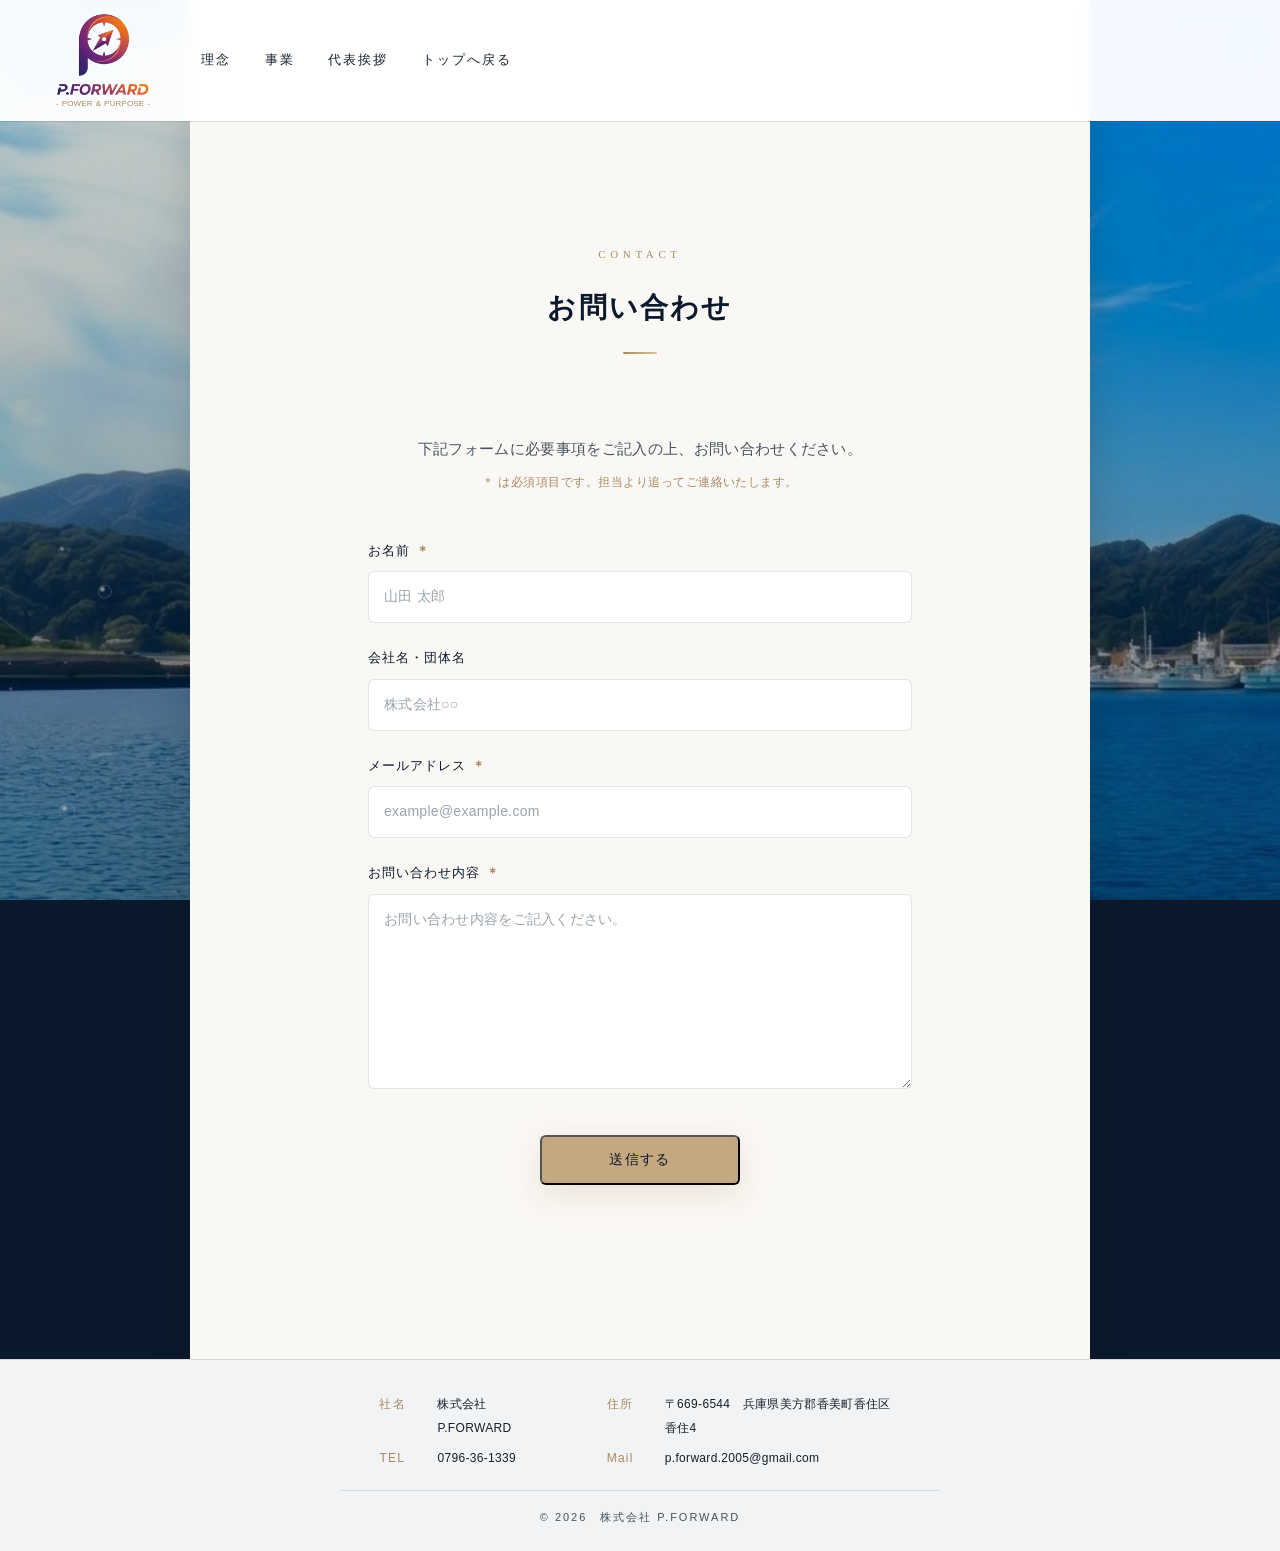
==== contact.html @ 3014ee47 "Add 5th hero image (IMG05) to top and contact pages - Optimize uploaded photo to images/IMG05.jpg (8" ====
<!DOCTYPE html>
<html lang="ja">
<head>
<meta charset="UTF-8" />
<meta name="viewport" content="width=device-width, initial-scale=1.0" />
<title>お問い合わせ｜株式会社 P.FORWARD</title>
<meta name="description" content="株式会社 P.FORWARD へのお問い合わせフォーム。事業のご相談、取材・メディア掲載、採用、協業・出店のご相談など、お気軽にお問い合わせください。" />

<!-- ============ ファビコン ============ -->
<link rel="icon" href="images/favicon.ico" sizes="any" />
<link rel="icon" type="image/png" sizes="32x32" href="images/favicon-32.png" />
<link rel="icon" type="image/png" sizes="512x512" href="images/favicon.png" />
<link rel="apple-touch-icon" href="images/apple-touch-icon.png" />

<!-- ============ SEO ============ -->
<meta name="robots" content="noindex, follow" />
<link rel="canonical" href="https://p.forward.mrck.jp/contact.html" />

<!-- ============ セキュリティ ============ -->
<meta http-equiv="X-Content-Type-Options" content="nosniff" />
<meta name="referrer" content="strict-origin-when-cross-origin" />
<!-- フォーム送信先として Formspree を許可（frame-ancestors でクリックジャッキング防止） -->
<meta http-equiv="Content-Security-Policy"
  content="default-src 'self';
           base-uri 'self';
           object-src 'none';
           frame-ancestors 'none';
           form-action 'self' https://formspree.io;
           style-src 'self' 'unsafe-inline' https://fonts.googleapis.com;
           font-src 'self' https://fonts.gstatic.com;
           img-src 'self' data: blob:;
           script-src 'self';
           connect-src 'self' https://formspree.io;" />
<meta name="format-detection" content="telephone=no" />

<link rel="preconnect" href="https://fonts.googleapis.com" />
<link rel="preconnect" href="https://fonts.gstatic.com" crossorigin />
<link href="https://fonts.googleapis.com/css2?family=Shippori+Mincho:wght@500;600;700&family=Noto+Sans+JP:wght@300;400;500;700&display=swap" rel="stylesheet" />

<link rel="stylesheet" href="css/style.css" />
</head>
<body class="page-form">

<!-- ============ 背景（トップと同じ：写真スライド＋海の泡） ============ -->
<div class="hero__slides" id="slides" aria-hidden="true">
  <div class="hero__slide s1 active"></div>
  <div class="hero__slide s2"></div>
  <div class="hero__slide s3"></div>
  <div class="hero__slide s4"></div>
  <div class="hero__slide s5"></div>
</div>
<canvas class="hero__bubbles" aria-hidden="true"></canvas>

<!-- ============ ヘッダー（簡易：ロゴでトップへ戻る） ============ -->
<header class="site scrolled" id="header">
  <div class="brand">
    <a href="index.html"><img src="images/logo.png" alt="株式会社 P.FORWARD" class="brand-logo" width="339" height="300" decoding="async" /></a>
    <span class="tagline">- POWER &amp; PURPOSE -</span>
  </div>
  <nav id="primaryNav">
    <a href="index.html#creed">理念</a>
    <a href="index.html#direction">事業</a>
    <a href="index.html#message">代表挨拶</a>
    <a href="index.html">トップへ戻る</a>
  </nav>
</header>

<!-- ============ お問い合わせフォーム ============ -->
<main class="content-wrapper">
<section class="section formsec" id="form">
  <div class="wrap">
    <div class="sec-head">
      <span class="en">CONTACT</span>
      <h2 class="ja">お問い合わせ</h2>
    </div>
    <p class="form__lead">
      下記フォームに必要事項をご記入の上、お問い合わせください。<br />
      <span class="form__note">＊ は必須項目です。担当より追ってご連絡いたします。</span>
    </p>

    <form class="cform" id="contactForm" action="https://formspree.io/f/xkoaqreg" method="POST">
      <div class="cform__row">
        <label for="f-name">お名前 <span class="req">＊</span></label>
        <input type="text" id="f-name" name="name" autocomplete="name" required placeholder="山田 太郎" />
      </div>
      <div class="cform__row">
        <label for="f-company">会社名・団体名</label>
        <input type="text" id="f-company" name="company" autocomplete="organization" placeholder="株式会社○○" />
      </div>
      <div class="cform__row">
        <label for="f-email">メールアドレス <span class="req">＊</span></label>
        <input type="email" id="f-email" name="email" autocomplete="email" required placeholder="example@example.com" />
      </div>
      <div class="cform__row">
        <label for="f-message">お問い合わせ内容 <span class="req">＊</span></label>
        <textarea id="f-message" name="message" rows="7" required placeholder="お問い合わせ内容をご記入ください。"></textarea>
      </div>

      <!-- Formspree 設定：件名・スパム対策（honeypot） -->
      <input type="hidden" name="_subject" value="【公式サイト】お問い合わせ" />
      <input type="text" name="_gotcha" tabindex="-1" autocomplete="off" aria-hidden="true" class="cform__gotcha" />

      <div class="cform__submit">
        <button type="submit" class="btn btn--primary" id="formSubmit">送信する</button>
      </div>

      <p class="cform__status" id="formStatus" role="status" aria-live="polite"></p>
    </form>
  </div>
</section>
</main>

<!-- ============ フッター ============ -->
<footer class="site" id="company">
  <div class="wrap">
    <dl class="f-info">
      <div class="row"><dt>社名</dt><dd>株式会社 P.FORWARD</dd></div>
      <div class="row"><dt>住所</dt><dd>〒669-6544　兵庫県美方郡香美町香住区香住4</dd></div>
      <div class="row"><dt>TEL</dt><dd><a href="tel:0796-36-1339">0796-36-1339</a></dd></div>
      <div class="row"><dt>Mail</dt><dd><a href="mailto:p.forward.2005@gmail.com">p.forward.2005@gmail.com</a></dd></div>
    </dl>
  </div>
  <p class="copy">© 2026　株式会社 P.FORWARD</p>
</footer>

<script src="js/contact.js"></script>
</body>
</html>
---- css/style.css ----
@charset "UTF-8";
/* ===================================================================
   株式会社 P.FORWARD  オフィシャルサイト  -  style.css
   配色：濃紺 #0b192c / サッゴールド #c5a880 / 生成り白 #faf8f5
   （ブランド・コンセプト資料 ＋ qraud.com の世界観に準拠）
=================================================================== */

:root{
  --navy:        #0b192c;   /* 基調の濃紺（深い夜の海） */
  --navy-2:      #10233b;
  --ink:         #16202c;   /* テキスト（濃紺寄りの黒） */
  --paper:       #ffffff;   /* 白基調 */
  --paper-soft:  #faf8f5;   /* 生成り白（やわらかな余白色） */
  --gold:        #c5a880;   /* アクセント：サッゴールド（上質・和） */
  --gold-soft:   #d8c39e;
  --gold-deep:   #a9895f;
  --line:        rgba(22,32,44,.12);
  --muted:       #46535f;
  --serif: "Shippori Mincho", "Yu Mincho", "游明朝", serif;
  --sans:  "Noto Sans JP", "Hiragino Kaku Gothic ProN", "Meiryo", sans-serif;
  --maxw: 600px;   /* PCでもスマホ同等の細め中央列 */
}

*{ margin:0; padding:0; box-sizing:border-box; }
html{ scroll-behavior:smooth; }
body{
  font-family:var(--sans);
  color:var(--ink);
  background:transparent;
  line-height:1.9;
  -webkit-font-smoothing:antialiased;
  letter-spacing:.02em;
}
img{ display:block; max-width:100%; }
a{ color:inherit; text-decoration:none; }
b{ font-weight:500; }

/* ============ ヘッダー ============ */
header.site{
  position:fixed; inset:0 0 auto 0; z-index:100;
  display:flex; align-items:center; justify-content:flex-start; gap:clamp(24px,4vw,56px);
  padding:20px clamp(20px,5vw,56px);
  transition:background .5s ease, padding .5s ease, box-shadow .5s ease;
}
.brand{
  display:flex; flex-direction:column; line-height:1; gap:4px;
  --logo-h: clamp(52px, 6.5vw, 84px);
  --logo-w: calc(var(--logo-h) * 1.1307);  /* 2543÷2249 の比率 */
}
.brand a{ display:block; line-height:0; }
.brand-logo{
  height: var(--logo-h);
  width: var(--logo-w);
  display: block;
  object-fit: contain;
}
.brand .tagline{
  font-size:8px; letter-spacing:.02em;
  color:rgba(255,255,255,.65); transition:color .5s ease;
  display:block;
  width: var(--logo-w);
  text-align:justify; text-align-last:justify;
}
header.site.scrolled .brand .tagline{ color:var(--gold-deep); }
header.site nav{ display:flex; gap:clamp(16px,2.6vw,38px); }
header.site nav a{
  font-size:13px; letter-spacing:.16em; color:rgba(255,255,255,.88);
  position:relative; padding:4px 0; transition:color .4s ease;
}
header.site nav a::after{
  content:""; position:absolute; left:0; bottom:-2px; width:0; height:1px;
  background:var(--gold); transition:width .4s ease;
}
header.site nav a:hover::after{ width:100%; }

header.site.scrolled{
  background:rgba(255,255,255,.95);
  backdrop-filter:saturate(140%) blur(8px);
  padding:13px clamp(20px,5vw,56px);
  box-shadow:0 1px 0 var(--line);
}
header.site.scrolled .brand .logo{ color:var(--navy); }
header.site.scrolled .brand .tagline{ color:var(--gold-deep); }
header.site.scrolled nav a{ color:var(--ink); }

/* ハンバーガーボタン（モバイルのみ表示） */
.nav-toggle{
  display:none; position:relative; z-index:130; margin-left:auto;
  width:42px; height:42px; border:0; background:transparent; cursor:pointer;
  padding:0; flex-direction:column; align-items:center; justify-content:center; gap:6px;
}
.nav-toggle span{
  display:block; width:26px; height:2px; background:#fff;
  transition:transform .4s ease, opacity .3s ease, background .4s ease;
}
header.site.scrolled .nav-toggle span{ background:var(--navy); }
/* 開いている時は×印に。ドロワーは濃紺背景なのでバーは白に固定 */
header.site.nav-open .nav-toggle span{ background:#fff; }
header.site.nav-open .nav-toggle span:nth-child(1){ transform:translateY(8px) rotate(45deg); }
header.site.nav-open .nav-toggle span:nth-child(2){ opacity:0; }
header.site.nav-open .nav-toggle span:nth-child(3){ transform:translateY(-8px) rotate(-45deg); }

/* ============ ヒーロー ============ */
.hero{
  position:relative; height:100vh; min-height:600px;
  display:flex; align-items:center; justify-content:center;
  text-align:center; color:#fff;
}
.hero__slides{ position:fixed; inset:0; z-index:-2; }
/* 海の泡（写真の上・文字カードの下） */
.hero__bubbles{ position:absolute; inset:0; z-index:1; pointer-events:none; }
@media (min-width: 1025px) {
  .hero__bubbles{ position:fixed; z-index:-1; }
}
.hero__slide{
  position:absolute; inset:0;
  background-size:cover; background-position:center;
  opacity:0; transform:scale(1.08);
  transition:opacity 2.4s ease-in-out, transform 8s ease-in-out;
}
.hero__slide.active{ opacity:1; transform:scale(1); }

.hero__slide.s1{
  background-image:
    linear-gradient(180deg, rgba(0,0,0,.18) 0%, rgba(0,0,0,.38) 100%),
    url("../images/IMG01.jpg");
}
.hero__slide.s2{
  background-image:
    linear-gradient(180deg, rgba(0,0,0,.18) 0%, rgba(0,0,0,.38) 100%),
    url("../images/IMG02.jpg");
}
.hero__slide.s3{
  background-image:
    linear-gradient(180deg, rgba(0,0,0,.18) 0%, rgba(0,0,0,.38) 100%),
    url("../images/IMG03.jpg");
}
.hero__slide.s4{
  background-image:
    linear-gradient(180deg, rgba(0,0,0,.18) 0%, rgba(0,0,0,.38) 100%),
    url("../images/IMG04.jpg");
}
.hero__slide.s5{
  background-image:
    linear-gradient(180deg, rgba(0,0,0,.18) 0%, rgba(0,0,0,.38) 100%),
    url("../images/IMG05.jpg");
}

.hero__inner{
  position:relative; z-index:2;
  width:clamp(290px,90vw,520px); margin:0 auto;
  padding:clamp(30px,5vw,46px) clamp(24px,5vw,40px);
  border-radius:22px;
  border:1px solid rgba(255,255,255,.5);          /* 枠 */
  background:transparent;                           /* 普通に透過（ぼかしなし） */
  /* 厚みは出さず、淡く柔らかい影でふわっと浮遊させる */
  box-shadow:
    0 18px 40px rgba(0,0,0,.28),
    inset 0 1px 0 rgba(255,255,255,.35);
}
.hero__eyebrow{
  font-family:var(--serif); letter-spacing:.38em; font-size:clamp(11px,1.4vw,14px);
  color:var(--gold-soft); margin-bottom:28px;
  opacity:0; animation:fadeUp 1.2s ease .4s forwards;
}
.hero__title{
  font-family:var(--serif); font-weight:700;
  font-size:clamp(20px,3.7vw,40px); line-height:1.34; letter-spacing:.04em;
  text-shadow:0 2px 30px rgba(0,0,0,.4);
  opacity:0; animation:fadeUp 1.3s ease .7s forwards;
}
.hero__title .accent{ color:var(--gold-soft); }
.hero__sub{
  margin-top:30px; font-weight:300; font-size:clamp(14px,1.8vw,18px);
  letter-spacing:.18em; color:rgba(255,255,255,.92);
  opacity:0; animation:fadeUp 1.3s ease 1.05s forwards;
}
.hero__scroll{
  position:absolute; left:0; right:0; bottom:34px;
  z-index:2; font-size:10px; color:rgba(255,255,255,.7);
  display:flex; flex-direction:column; align-items:center; gap:10px;
  opacity:0; animation:fadeUp 1.2s ease 1.5s forwards;
}
/* 字間（letter-spacing）の末尾余白を相殺して文字を正確に中央へ */
.hero__scroll span{ letter-spacing:.3em; margin-right:-.3em; }
.hero__scroll i{ width:1px; height:46px; background:rgba(255,255,255,.5); animation:scrollLine 2.2s ease-in-out infinite; transform-origin:top; }

@keyframes scrollLine{ 0%{transform:scaleY(0)} 50%{transform:scaleY(1)} 100%{transform:scaleY(0); transform-origin:bottom} }
@keyframes fadeUp{ from{opacity:0; transform:translateY(22px)} to{opacity:1; transform:translateY(0)} }

/* ============ 共通セクション ============ */
.content-wrapper {
  width: 100%;
  max-width: 900px;
  margin: 0 auto;
  background: var(--paper-soft);
  box-shadow: 0 0 40px rgba(0,0,0,0.15);
}
.section{ padding:clamp(72px,11vw,140px) clamp(20px,5vw,40px); }
.wrap{ max-width:var(--maxw); margin:0 auto; }
.sec-head{ text-align:center; margin-bottom:clamp(44px,7vw,80px); }
.sec-head .en{
  display:block; font-family:var(--serif); letter-spacing:.42em;
  color:var(--gold-deep); font-size:11px; margin-bottom:16px;
}
.sec-head .ja{
  font-family:var(--serif); font-weight:600;
  font-size:clamp(20px,2.6vw,28px); letter-spacing:.08em; color:var(--navy);
}
/* 見出し下の金の細いディバイダ（上質感） */
.sec-head .ja::after{
  content:""; display:block; width:34px; height:2px; margin:18px auto 0;
  background:linear-gradient(90deg, var(--gold-deep), var(--gold-soft));
  border-radius:2px;
}
.lead{
  max-width:34em; margin:0 auto; text-align:left;
  font-size:clamp(12.5px,1.5vw,14px); color:var(--muted); font-weight:300; line-height:1.95;
}

/* ── 経営理念：MISSION / VISION の2大ステートメント ── */
.creed{ background:var(--paper-soft); }
.creed__grid{ display:grid; grid-template-columns:1fr 1fr; gap:clamp(24px,4vw,56px); }
.creed__item{ text-align:center; padding:clamp(28px,3vw,40px) clamp(16px,2vw,28px); position:relative; }
.creed__item + .creed__item::before{
  content:""; position:absolute; left:0; top:14%; height:72%; width:1px; background:var(--line);
}
.creed__item .label{ font-family:var(--serif); letter-spacing:.34em; color:var(--gold-deep); font-size:11.5px; }
.creed__item .stmt{
  font-family:var(--serif); font-weight:700; color:var(--navy);
  font-size:clamp(15px,2vw,20px); line-height:1.55; letter-spacing:.03em; margin:16px 0 14px;
}
.creed__item p{ font-size:13px; color:var(--muted); font-weight:300; max-width:30em; margin:0 auto; }
.creed__item p:not(.stmt){ text-align:left; }

/* ── 概要本文（About / 事業背景） ── */
.about__lead{
  font-family:var(--serif); text-align:left; color:var(--navy);
  max-width:34em; margin:0 auto 36px;
  font-size:clamp(15px,2vw,19px); line-height:1.95; letter-spacing:.05em;
}
.about__lead .accent{ color:var(--gold-deep); }
.about__cols{ display:grid; grid-template-columns:1fr 1fr; gap:clamp(20px,4vw,40px); margin-top:clamp(32px,5vw,48px); }
.about__cols h3{ font-family:var(--serif); color:var(--navy); font-size:16px; letter-spacing:.06em; margin-bottom:12px; padding-bottom:10px; border-bottom:1px solid var(--line); }
.about__cols p{ font-size:13px; color:var(--muted); font-weight:300; }
.tags{ display:flex; flex-wrap:wrap; gap:8px; margin-top:16px; }
.tags span{ font-size:11.5px; letter-spacing:.06em; color:var(--navy); border:1px solid var(--line); border-radius:999px; padding:5px 13px; background:#fff; }

/* ── 方向性：事業領域カード ── */
.cards{ display:grid; grid-template-columns:repeat(auto-fit,minmax(230px,1fr)); gap:clamp(16px,2.6vw,24px); }
.card{
  background:var(--paper); border:1px solid var(--line); border-radius:4px;
  padding:clamp(28px,3vw,40px) clamp(22px,2.4vw,32px);
  transition:transform .6s ease, box-shadow .6s ease, border-color .6s ease;
}
.card:hover{ transform:translateY(-8px); box-shadow:0 24px 60px rgba(11,25,44,.10); border-color:var(--gold-soft); }
.card .no{ font-family:var(--serif); color:var(--gold-deep); letter-spacing:.3em; font-size:11.5px; }
.card h3{ font-family:var(--serif); font-weight:700; color:var(--navy); font-size:clamp(15px,1.8vw,18px); letter-spacing:.06em; margin:10px 0 8px; }
.card h3 small{ display:block; font-family:var(--sans); font-weight:400; font-size:10px; letter-spacing:.22em; color:var(--gold-deep); margin-top:7px; }
.card p{ font-size:12.5px; color:var(--muted); font-weight:300; }

/* ── ロードマップ（PHASE） ── */
.roadmap{ background:var(--paper-soft); }
.timeline{ max-width:880px; margin:0 auto; position:relative; }
.timeline::before{ content:""; position:absolute; left:18px; top:8px; bottom:8px; width:1px; background:var(--line); }
.phase{ position:relative; padding:0 0 clamp(36px,5vw,52px) 56px; }
.phase:last-child{ padding-bottom:0; }
.phase .dot{ position:absolute; left:9px; top:4px; width:19px; height:19px; border-radius:50%; background:var(--paper-soft); border:2px solid var(--gold); }
.phase .when{ font-family:var(--serif); color:var(--gold-deep); letter-spacing:.16em; font-size:11.5px; }
.phase h4{ font-family:var(--serif); color:var(--navy); font-size:clamp(15px,1.9vw,19px); letter-spacing:.05em; margin:6px 0 8px; }
.phase .tag-mini{ display:inline-block; font-size:10px; letter-spacing:.18em; color:var(--gold-deep); border:1px solid var(--gold-soft); border-radius:3px; padding:2px 9px; margin-bottom:9px; }
.phase p{ font-size:12.5px; color:var(--muted); font-weight:300; }

/* ── グループ内での役割 ── */
/* 三角形配置：②を中央上、①③を下段左右に。中央に連結線とリングを重ねる */
.group .roles{
  position:relative;
  display:grid; grid-template-columns:repeat(2, minmax(0,1fr));
  gap:clamp(16px,2.4vw,28px);
  max-width:540px; margin:clamp(32px,5vw,48px) auto 0;
}
.group .role.self{
  grid-row:1; grid-column:1 / -1;
  width:calc(50% - clamp(8px,1.2vw,14px));      /* 下段カードと同じ幅で頂点に */
  justify-self:center;
}
.group .role:first-child{ grid-row:2; grid-column:1; }   /* ① 左下 */
.group .role:last-child{ grid-row:2; grid-column:2; }     /* ③ 右下 */
/* カードを横長の長方形に・内容を中央寄せ */
.group .role{
  position:relative; z-index:1;
  aspect-ratio:2.2; display:flex; flex-direction:column; justify-content:center;
  text-align:center; padding:clamp(12px,1.6vw,18px) 12px;
  border:1px solid var(--line); border-radius:4px; background:#fff;
}
.group .role .badge{ font-family:var(--serif); color:var(--gold-deep); letter-spacing:.2em; font-size:10.5px; }
.group .role h4{ font-family:var(--serif); color:var(--navy); font-size:clamp(14px,1.7vw,17px); letter-spacing:.06em; margin:6px 0 7px; }
.group .role p{ font-size:11.5px; color:var(--muted); font-weight:300; line-height:1.7; }
.group .role.self{ background:var(--navy); border-color:var(--navy); }
.group .role.self .badge{ color:var(--gold-soft); }
.group .role.self h4{ color:#fff; }
.group .role.self p{ color:rgba(255,255,255,.78); }

/* ── 想い（フルワイドの帯：白基調） ── */
.philosophy{ background:var(--paper); color:var(--ink); position:relative; overflow:hidden; }
.philosophy::before{
  content:""; position:absolute; inset:0;
  background:radial-gradient(80% 120% at 80% 0%, rgba(197,168,128,.10) 0%, transparent 60%);
}
.philosophy .wrap{ position:relative; z-index:1; }
.philosophy .sec-head .ja{ color:var(--navy); }
.philosophy .sec-head .en{ color:var(--gold-deep); }
.philosophy .body{
  max-width:34em; margin:0 auto; text-align:left;
  font-family:var(--serif); font-weight:500;
  font-size:clamp(14px,1.8vw,17px); line-height:2.05; letter-spacing:.05em;
  color:var(--ink);
}
.philosophy .body em{ font-style:normal; color:var(--gold-deep); }

/* ── 代表メッセージ ── */
.message{ background:var(--paper-soft); }
.message__catch{
  font-family:var(--serif); font-weight:700; color:var(--navy);
  text-align:center; font-size:clamp(17px,2.4vw,24px); line-height:1.6;
  letter-spacing:.04em; margin-bottom:clamp(28px,4vw,40px);
}
.message__body{ max-width:34em; margin:0 auto; }
.message__body p{
  font-size:clamp(13px,1.6vw,15px); color:var(--ink); font-weight:300;
  line-height:2.05; letter-spacing:.04em; margin-bottom:1.1em;
}
.message__body em{ font-style:normal; font-weight:500; color:var(--gold-deep); }
.message__sign{
  max-width:34em; margin:clamp(26px,4vw,36px) auto 0; text-align:right;
  font-size:12px; color:var(--muted); letter-spacing:.12em; line-height:1.9;
}
.message__sign strong{
  display:inline-block; margin-top:4px;
  font-family:var(--serif); font-weight:700; color:var(--navy);
  font-size:clamp(16px,2vw,19px); letter-spacing:.18em;
}

/* ── お問い合わせ（CTA） ── */
.contact{ background:var(--navy); position:relative; overflow:hidden; }
.contact::before{
  content:""; position:absolute; inset:0;
  background:radial-gradient(70% 120% at 50% -10%, rgba(197,168,128,.16) 0%, transparent 60%);
}
.contact .wrap{ position:relative; z-index:1; }
.contact .sec-head .en{ color:var(--gold-soft); }
.contact .sec-head .ja{ color:#fff; }
.contact .sec-head .ja::after{ background:linear-gradient(90deg, var(--gold-soft), var(--gold)); }
.contact__lead{
  max-width:30em; margin:0 auto clamp(30px,5vw,42px); text-align:center;
  font-size:clamp(13px,1.6vw,15px); color:rgba(255,255,255,.82);
  font-weight:300; line-height:1.95;
}
.contact__actions{
  display:flex; flex-wrap:wrap; gap:14px; justify-content:center;
}
.btn{
  display:inline-flex; align-items:center; justify-content:center;
  padding:14px 30px; border-radius:6px; font-size:13.5px;
  letter-spacing:.1em; font-weight:500; transition:transform .3s ease, background .3s ease, color .3s ease, border-color .3s ease, box-shadow .3s ease;
}
.btn--primary{
  background:var(--gold); color:var(--navy);
  box-shadow:0 10px 30px rgba(197,168,128,.28);
}
.btn--primary:hover{ background:var(--gold-soft); transform:translateY(-3px); }
.btn--ghost{ border:1px solid rgba(255,255,255,.45); color:#fff; }
.btn--ghost:hover{ border-color:var(--gold-soft); color:var(--gold-soft); transform:translateY(-3px); }

/* ── お問い合わせフォーム（contact.html） ── */
/* 背景はトップと同じ濃紺ベース＋固定写真スライド。中央の白カラムが上に乗る */
.page-form{ background:var(--navy); }
/* 泡キャンバスを全幅で固定背景化（トップではPCのみ固定だが、このページは常に固定） */
.page-form .hero__bubbles{ position:fixed; inset:0; z-index:-1; }
/* 簡易ヘッダーページなので本文をヘッダー下に送る */
.page-form .content-wrapper{ padding-top:clamp(78px,11vw,104px); min-height:100vh; }
.formsec{ background:var(--paper-soft); }
.form__lead{
  max-width:34em; margin:0 auto clamp(30px,5vw,44px); text-align:center;
  font-size:clamp(13px,1.6vw,15px); color:var(--muted); font-weight:300; line-height:1.95;
}
.form__note{ display:inline-block; margin-top:8px; font-size:12px; color:var(--gold-deep); letter-spacing:.04em; }

.cform{ max-width:34em; margin:0 auto; }
.cform__row{ margin-bottom:clamp(18px,2.6vw,24px); }
.cform__row label{
  display:block; margin-bottom:8px;
  font-size:12.5px; letter-spacing:.08em; color:var(--navy); font-weight:500;
}
.cform__row .req{ color:var(--gold-deep); font-weight:700; margin-left:2px; }
.cform input,
.cform textarea{
  width:100%; font-family:var(--sans); font-size:14px; color:var(--ink);
  background:#fff; border:1px solid var(--line); border-radius:6px;
  padding:13px 15px; line-height:1.7; letter-spacing:.02em;
  transition:border-color .3s ease, box-shadow .3s ease;
  -webkit-appearance:none; appearance:none;
}
.cform input::placeholder,
.cform textarea::placeholder{ color:#9aa4ad; }
.cform input:focus,
.cform textarea:focus{
  outline:none; border-color:var(--gold);
  box-shadow:0 0 0 3px rgba(197,168,128,.18);
}
.cform textarea{ resize:vertical; min-height:140px; }
/* スパム対策のハニーポット（人間には非表示） */
.cform__gotcha{ position:absolute; left:-9999px; width:1px; height:1px; opacity:0; pointer-events:none; }
.cform__submit{ text-align:center; margin-top:clamp(26px,4vw,36px); }
.cform__submit .btn{ min-width:200px; }
.cform__submit .btn:disabled{ opacity:.5; cursor:default; transform:none; }
.cform__status{
  margin-top:18px; text-align:center; font-size:13px; line-height:1.8;
  letter-spacing:.03em; min-height:1.2em;
}
.cform__status.is-success{ color:#1d7a4d; }
.cform__status.is-error{ color:#b5453b; }

/* ============ フッター（ベージュ／生成り白基調） ============ */
footer.site{ 
  background:rgba(255,255,255,.95); 
  backdrop-filter:saturate(140%) blur(8px); 
  color:var(--muted); 
  padding:32px clamp(20px,5vw,40px) 24px; 
  border-top:1px solid var(--line); 
}
footer.site .wrap{ display:flex; justify-content:center; }
/* 会社情報を2段組（2列×2段）で中央に */
footer.site .f-info{
  display:grid; grid-template-columns:repeat(2, auto); justify-content:center;
  column-gap:clamp(28px,5vw,64px); row-gap:6px;
}
footer.site .f-info .row{ display:flex; gap:10px; font-size:12px; font-weight:300; line-height:2.0; }
footer.site .f-info dt{ flex:0 0 4em; color:var(--gold-deep); letter-spacing:.1em; }
footer.site .f-info dd{ color:var(--ink); }
footer.site .f-info a{ color:var(--ink); }
footer.site .f-info a:hover{ color:var(--navy); text-decoration:underline; }
footer.site .copy{
  max-width:var(--maxw); margin:20px auto 0; padding-top:16px;
  border-top:1px solid var(--line);
  text-align:center; font-size:11px; letter-spacing:.18em; color:var(--muted);
}

/* ============ ページトップボタン ============ */
.pagetop{
  position:fixed; right:24px; bottom:28px; z-index:200;
  width:48px; height:48px; border-radius:8px; border:0;
  background:var(--navy); color:#fff; cursor:pointer;
  display:flex; align-items:center; justify-content:center;
  opacity:0; visibility:hidden; transform:translateY(12px);
  transition:opacity .4s ease, transform .4s ease, visibility .4s, background .3s;
  box-shadow:0 4px 18px rgba(0,0,0,.28);
}
.pagetop svg{ width:22px; height:22px; }
.pagetop.show{ opacity:1; visibility:visible; transform:none; }
.pagetop:hover{ background:var(--gold-deep); }

/* ============ スクロール表示アニメ ============ */
.reveal{ opacity:0; transform:translateY(34px); transition:opacity 1s ease, transform 1s ease; }
.reveal.in{ opacity:1; transform:none; }

/* ============ レスポンシブ ============ */
/* タブレット */
@media (max-width:1024px){
  .cards{ grid-template-columns:repeat(2,1fr); }
}
@media (max-width:860px){
  .creed__grid{ grid-template-columns:1fr; gap:8px; }
  .creed__item + .creed__item::before{ display:none; }
  .about__cols{ grid-template-columns:1fr; }
  .group .roles{ grid-template-columns:1fr; gap:clamp(16px,4vw,24px); max-width:420px; }
  .group .role.self,
  .group .role:first-child,
  .group .role:last-child{ grid-row:auto; grid-column:auto; width:auto; justify-self:stretch; }
  .group .role{ aspect-ratio:auto; }   /* モバイルは正方形を解除して高さ自動 */
}

/* モバイル：ハンバーガー＋ドロワーメニュー */
@media (max-width:768px){
  .nav-toggle{ display:flex; }
  .brand .tagline{ display:none; }

  header.site nav{
    position:fixed; inset:0; z-index:120;
    flex-direction:column; align-items:center; justify-content:center;
    gap:clamp(22px,5vh,40px);
    background:rgba(11,25,44,.97);
    backdrop-filter:blur(6px);
    opacity:0; visibility:hidden; transform:translateY(-12px);
    transition:opacity .45s ease, transform .45s ease, visibility .45s;
  }
  header.site.nav-open nav{ opacity:1; visibility:visible; transform:none; }

  /* スクロール後（白ヘッダー）でもドロワー内のリンクは白で表示 */
  header.site nav a,
  header.site.scrolled nav a{ color:#fff; font-size:19px; letter-spacing:.22em; padding:8px 0; }
  header.site nav a::after{ background:var(--gold-soft); height:1px; }

  /* スマホでも事業領域カードは2列を維持 */
  .cards{ grid-template-columns:repeat(2,1fr); }
  .card{ padding:clamp(16px,4vw,24px) clamp(13px,3.4vw,18px); }
}

@media (max-width:480px){
  .hero__title{ font-size:26px; line-height:1.4; }
  .timeline::before{ left:14px; }
  .phase{ padding-left:46px; }
  .phase .dot{ left:5px; }
  /* スマホ：項目ごとに1行（ラベル＋値を続けて表示） */
  footer.site .f-info{ grid-template-columns:1fr; row-gap:8px; justify-content:start; }
  footer.site .f-info .row{ flex-direction:row; gap:8px; }
  footer.site .f-info dt{ flex:0 0 3.5em; }
}

@media (prefers-reduced-motion:reduce){
  *{ animation:none !important; transition:none !important; }
  .hero__slide{ opacity:0; } .hero__slide.active{ opacity:1; }
  .reveal{ opacity:1; transform:none; }
}
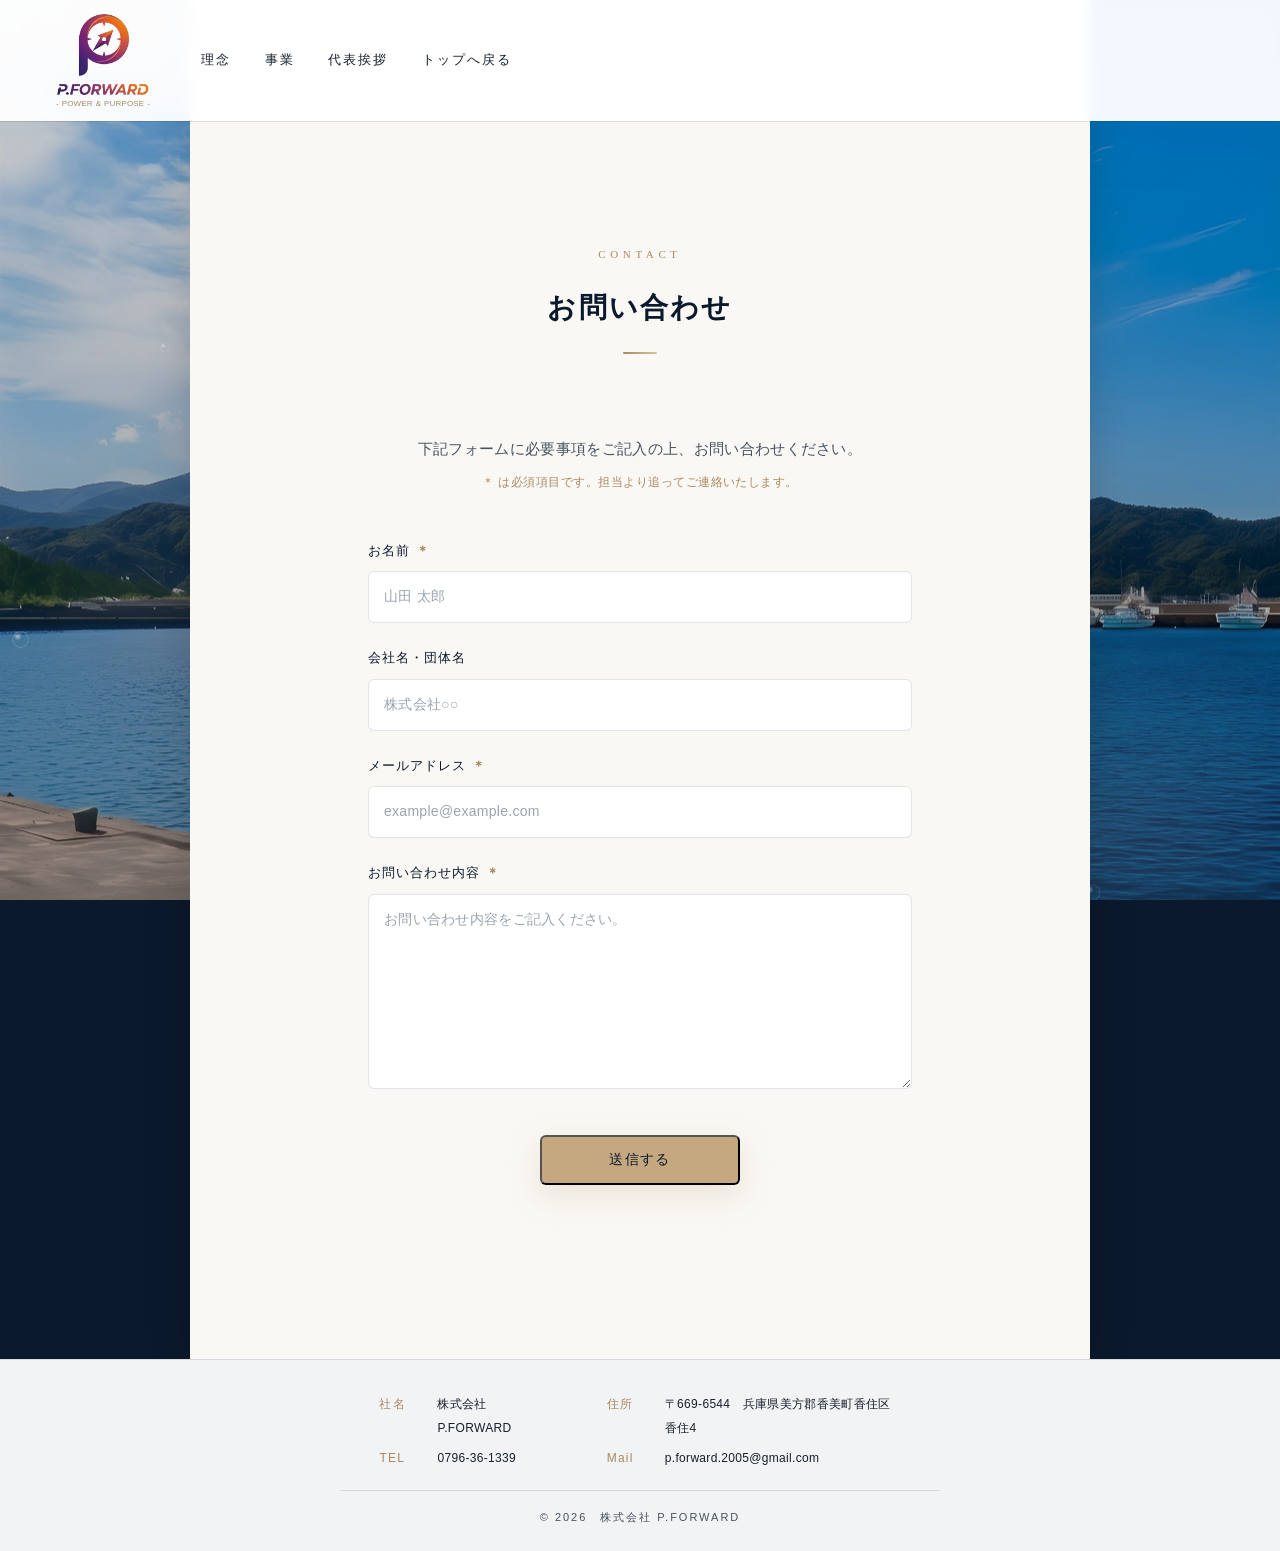
==== commit 98e61a24: "Add subtle animated sea shimmer over hero A masked, lower-biased light overlay (mix-blend screen) ge" ====
--- a/contact.html
+++ b/contact.html
@@ -50,6 +50,7 @@
   <div class="hero__slide s5"></div>
 </div>
 <canvas class="hero__bubbles" aria-hidden="true"></canvas>
+<div class="hero__water" aria-hidden="true"></div>
 
 <!-- ============ ヘッダー（簡易：ロゴでトップへ戻る） ============ -->
 <header class="site scrolled" id="header">
--- a/css/style.css
+++ b/css/style.css
@@ -144,6 +144,39 @@
   background-image:
     linear-gradient(180deg, rgba(0,0,0,.18) 0%, rgba(0,0,0,.38) 100%),
     url("../images/IMG05.jpg");
+  /* 全画面いっぱい（cover）。表示位置を下寄りにして島・船・海を中心に、上の空をカット */
+  background-position: center 60%;
+}
+
+/* 海面のゆらめき（擬似シマー）：下半分だけに淡い光のムラをゆっくり漂わせる。
+   画像の海面高さはバラバラなので、幾何学的な歪みではなく“光の濃淡”で水面感を出す。 */
+.hero__water{
+  position:fixed; inset:0; z-index:-1; pointer-events:none;
+  mix-blend-mode:screen;
+  /* 上（空・山）には効かせず、下（海）に向かって徐々に効かせる */
+  -webkit-mask-image:linear-gradient(to bottom, transparent 40%, rgba(0,0,0,.5) 60%, #000 100%);
+          mask-image:linear-gradient(to bottom, transparent 40%, rgba(0,0,0,.5) 60%, #000 100%);
+}
+.hero__water::before,
+.hero__water::after{
+  content:""; position:absolute; inset:-15%;
+  background-repeat:no-repeat;
+  background-image:
+    radial-gradient(60% 40% at 30% 72%, rgba(255,255,255,.13), transparent 60%),
+    radial-gradient(50% 34% at 76% 82%, rgba(255,255,255,.10), transparent 60%);
+  will-change:transform, opacity;
+  animation:waterSway 13s ease-in-out infinite alternate;
+}
+.hero__water::after{
+  background-image:
+    radial-gradient(55% 36% at 62% 76%, rgba(255,255,255,.10), transparent 60%),
+    radial-gradient(46% 30% at 18% 86%, rgba(255,255,255,.08), transparent 60%);
+  animation-duration:19s; animation-delay:-6s;
+}
+@keyframes waterSway{
+  0%   { transform:translate3d(-2%, 0,   0) scaleY(1);    opacity:.65; }
+  50%  { transform:translate3d( 2%, .6%, 0) scaleY(1.05); opacity:1;   }
+  100% { transform:translate3d(-1%,-.4%, 0) scaleY(.97);  opacity:.55; }
 }
 
 .hero__inner{
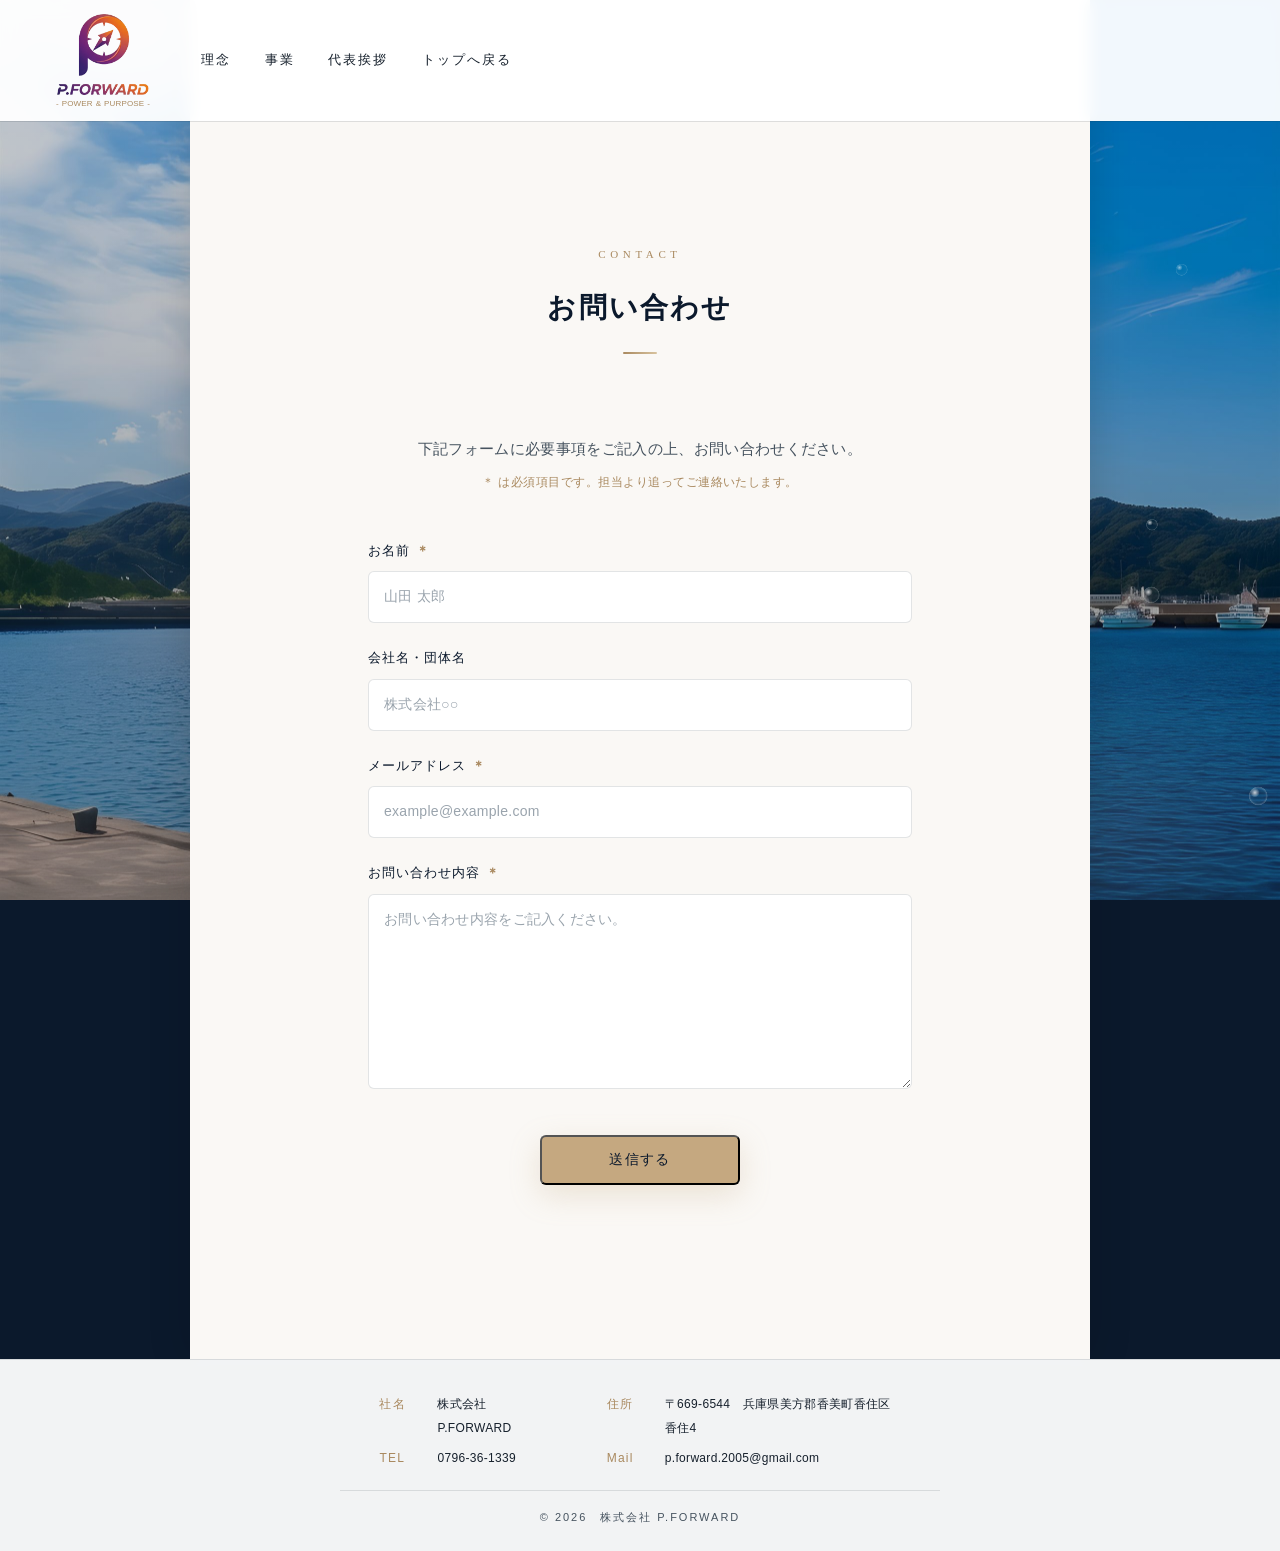
==== commit 19b1d7c6: "Remove IMG02 hero slide (duplicate scene of IMG05) Drop the 2nd slide and its image; hero now rotate" ====
--- a/contact.html
+++ b/contact.html
@@ -44,7 +44,6 @@
 <!-- ============ 背景（トップと同じ：写真スライド＋海の泡） ============ -->
 <div class="hero__slides" id="slides" aria-hidden="true">
   <div class="hero__slide s1 active"></div>
-  <div class="hero__slide s2"></div>
   <div class="hero__slide s3"></div>
   <div class="hero__slide s4"></div>
   <div class="hero__slide s5"></div>
--- a/css/style.css
+++ b/css/style.css
@@ -125,11 +125,6 @@
     linear-gradient(180deg, rgba(0,0,0,.18) 0%, rgba(0,0,0,.38) 100%),
     url("../images/IMG01.jpg");
 }
-.hero__slide.s2{
-  background-image:
-    linear-gradient(180deg, rgba(0,0,0,.18) 0%, rgba(0,0,0,.38) 100%),
-    url("../images/IMG02.jpg");
-}
 .hero__slide.s3{
   background-image:
     linear-gradient(180deg, rgba(0,0,0,.18) 0%, rgba(0,0,0,.38) 100%),
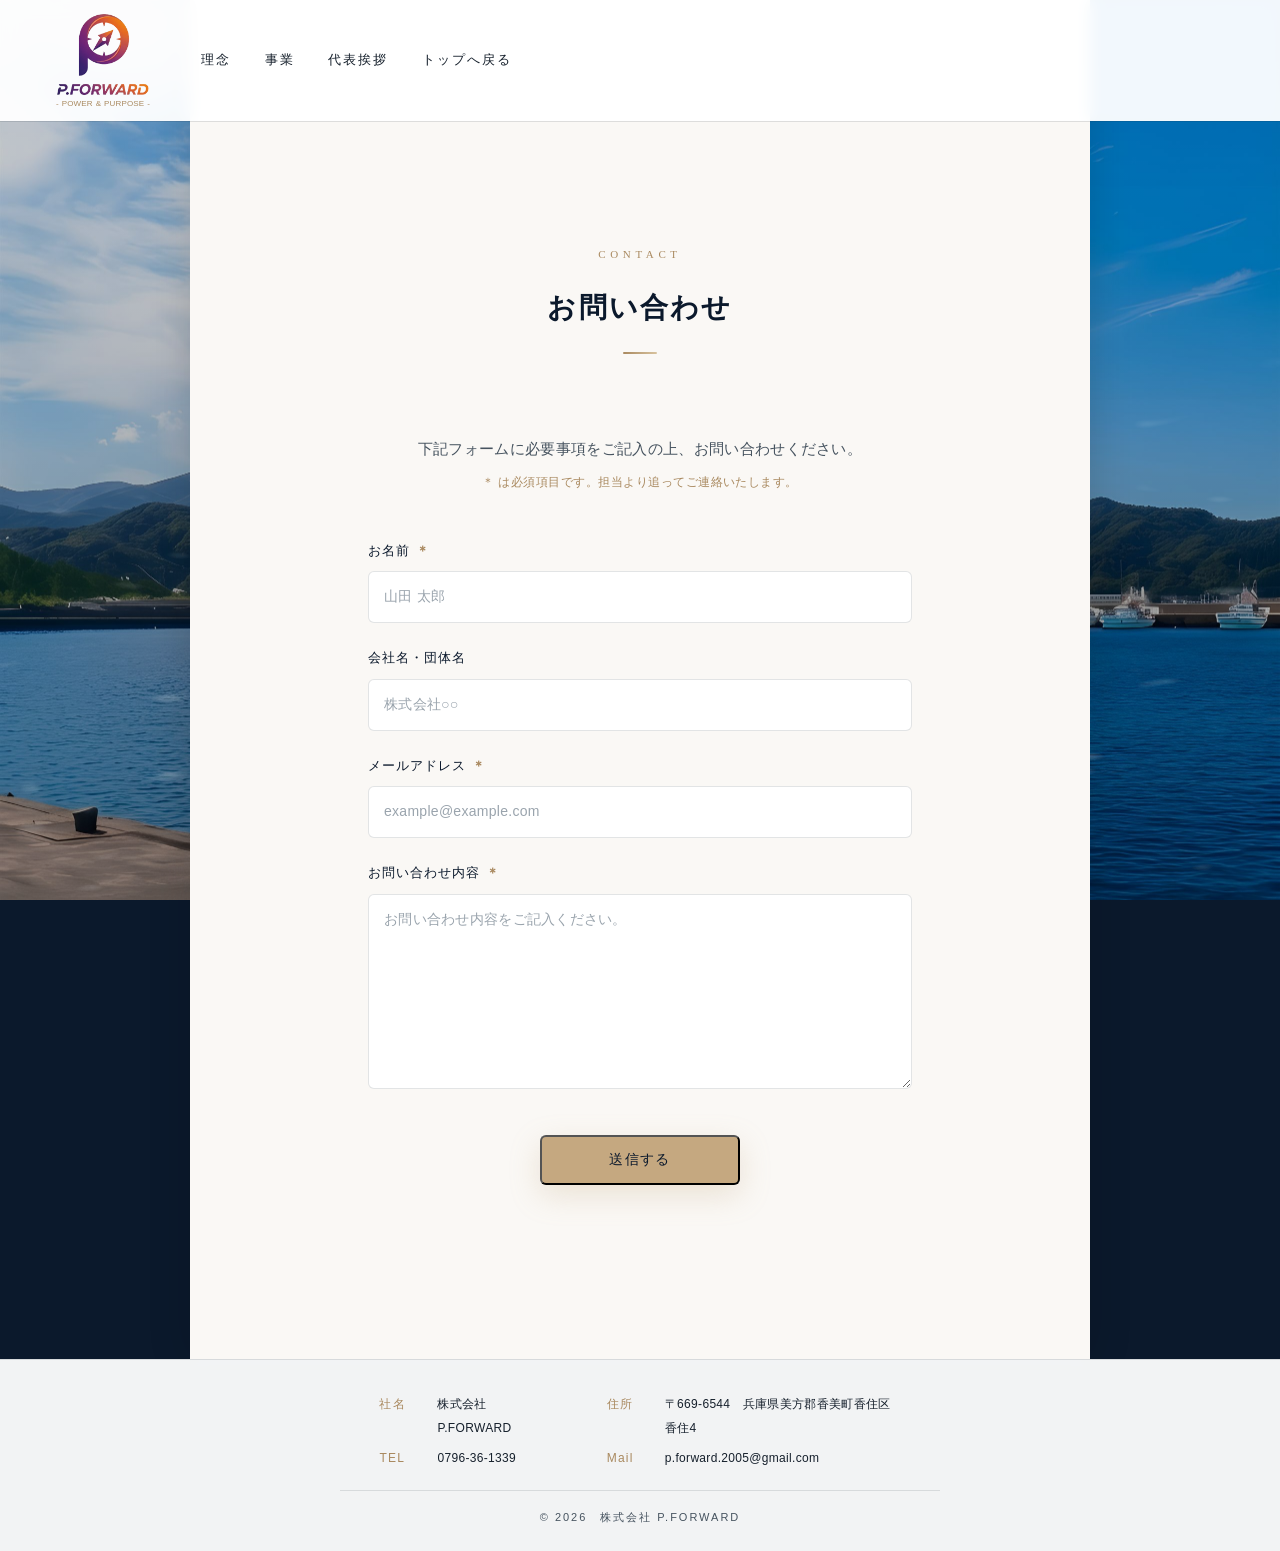
==== commit 0493fd0f: "Replace shimmer with organic SVG turbulence (water-like) Drop the artificial diagonal streaks. Use a" ====
--- a/contact.html
+++ b/contact.html
@@ -49,7 +49,18 @@
   <div class="hero__slide s5"></div>
 </div>
 <canvas class="hero__bubbles" aria-hidden="true"></canvas>
-<div class="hero__water" aria-hidden="true"></div>
+<svg class="hero__water" aria-hidden="true" xmlns="http://www.w3.org/2000/svg" preserveAspectRatio="none">
+  <filter id="seaShimmer" x="-5%" y="-5%" width="110%" height="110%" color-interpolation-filters="sRGB">
+    <feTurbulence type="fractalNoise" baseFrequency="0.012 0.05" numOctaves="2" seed="6" stitchTiles="stitch" result="n">
+      <animate attributeName="baseFrequency" dur="13s" values="0.012 0.05;0.018 0.064;0.012 0.05" repeatCount="indefinite" />
+      <animate attributeName="seed" dur="38s" values="6;16;6" repeatCount="indefinite" />
+    </feTurbulence>
+    <feComponentTransfer in="n" result="c"><feFuncA type="gamma" amplitude="1" exponent="5" offset="0" /></feComponentTransfer>
+    <feColorMatrix in="c" type="matrix" values="0 0 0 0 1  0 0 0 0 1  0 0 0 0 1  0 0 0 1.4 -0.28" />
+    <feGaussianBlur stdDeviation="0.7" />
+  </filter>
+  <rect x="0" y="0" width="100%" height="100%" filter="url(#seaShimmer)" />
+</svg>
 
 <!-- ============ ヘッダー（簡易：ロゴでトップへ戻る） ============ -->
 <header class="site scrolled" id="header">
--- a/css/style.css
+++ b/css/style.css
@@ -145,34 +145,15 @@
 
 /* 海面のゆらめき（擬似シマー）：下半分だけに淡い光のムラをゆっくり漂わせる。
    画像の海面高さはバラバラなので、幾何学的な歪みではなく“光の濃淡”で水面感を出す。 */
+/* SVG乱流（feTurbulence）で水面のゆらめきを生成。下半分だけに効かせ、空・山は揺らさない。 */
 .hero__water{
-  position:fixed; inset:0; z-index:-1; pointer-events:none;
-  mix-blend-mode:screen;
-  /* 上（空・山）には効かせず、下（海）に向かって徐々に効かせる */
-  -webkit-mask-image:linear-gradient(to bottom, transparent 40%, rgba(0,0,0,.5) 60%, #000 100%);
-          mask-image:linear-gradient(to bottom, transparent 40%, rgba(0,0,0,.5) 60%, #000 100%);
-}
-.hero__water::before,
-.hero__water::after{
-  content:""; position:absolute; inset:-15%;
-  background-repeat:no-repeat;
-  background-image:
-    radial-gradient(60% 40% at 30% 72%, rgba(255,255,255,.13), transparent 60%),
-    radial-gradient(50% 34% at 76% 82%, rgba(255,255,255,.10), transparent 60%);
-  will-change:transform, opacity;
-  animation:waterSway 13s ease-in-out infinite alternate;
-}
-.hero__water::after{
-  background-image:
-    radial-gradient(55% 36% at 62% 76%, rgba(255,255,255,.10), transparent 60%),
-    radial-gradient(46% 30% at 18% 86%, rgba(255,255,255,.08), transparent 60%);
-  animation-duration:19s; animation-delay:-6s;
-}
-@keyframes waterSway{
-  0%   { transform:translate3d(-2%, 0,   0) scaleY(1);    opacity:.65; }
-  50%  { transform:translate3d( 2%, .6%, 0) scaleY(1.05); opacity:1;   }
-  100% { transform:translate3d(-1%,-.4%, 0) scaleY(.97);  opacity:.55; }
-}
+  position:fixed; inset:0; width:100%; height:100%; z-index:-1; pointer-events:none;
+  mix-blend-mode:screen; opacity:.6;
+  -webkit-mask-image:linear-gradient(to bottom, transparent 34%, rgba(0,0,0,.55) 54%, #000 100%);
+          mask-image:linear-gradient(to bottom, transparent 34%, rgba(0,0,0,.55) 54%, #000 100%);
+}
+/* 動きを抑える設定の方には非表示 */
+@media (prefers-reduced-motion: reduce){ .hero__water{ display:none; } }
 
 .hero__inner{
   position:relative; z-index:2;
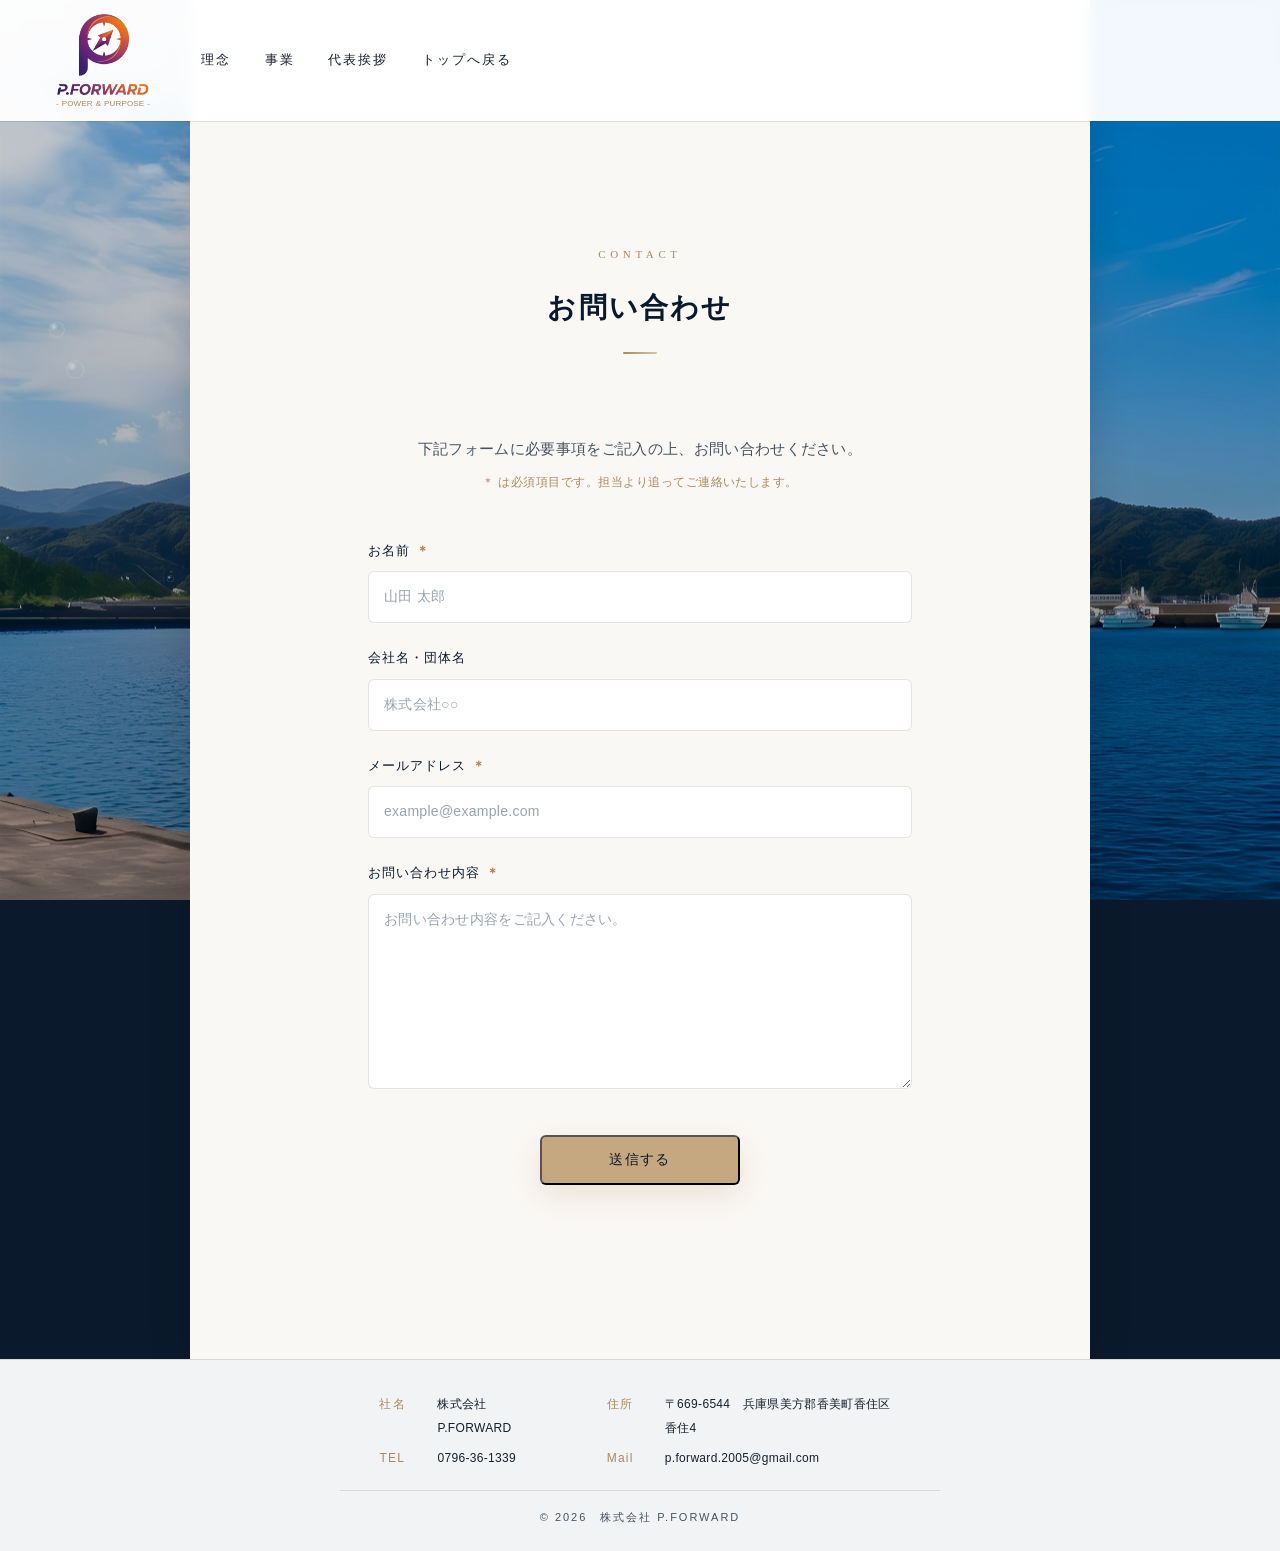
==== commit d7115999: "Remove sea shimmer effect Drop the experimental water-surface shimmer (SVG turbulence overlay) from " ====
--- a/contact.html
+++ b/contact.html
@@ -49,18 +49,6 @@
   <div class="hero__slide s5"></div>
 </div>
 <canvas class="hero__bubbles" aria-hidden="true"></canvas>
-<svg class="hero__water" aria-hidden="true" xmlns="http://www.w3.org/2000/svg" preserveAspectRatio="none">
-  <filter id="seaShimmer" x="-5%" y="-5%" width="110%" height="110%" color-interpolation-filters="sRGB">
-    <feTurbulence type="fractalNoise" baseFrequency="0.012 0.05" numOctaves="2" seed="6" stitchTiles="stitch" result="n">
-      <animate attributeName="baseFrequency" dur="13s" values="0.012 0.05;0.018 0.064;0.012 0.05" repeatCount="indefinite" />
-      <animate attributeName="seed" dur="38s" values="6;16;6" repeatCount="indefinite" />
-    </feTurbulence>
-    <feComponentTransfer in="n" result="c"><feFuncA type="gamma" amplitude="1" exponent="5" offset="0" /></feComponentTransfer>
-    <feColorMatrix in="c" type="matrix" values="0 0 0 0 1  0 0 0 0 1  0 0 0 0 1  0 0 0 1.4 -0.28" />
-    <feGaussianBlur stdDeviation="0.7" />
-  </filter>
-  <rect x="0" y="0" width="100%" height="100%" filter="url(#seaShimmer)" />
-</svg>
 
 <!-- ============ ヘッダー（簡易：ロゴでトップへ戻る） ============ -->
 <header class="site scrolled" id="header">
--- a/css/style.css
+++ b/css/style.css
@@ -145,16 +145,6 @@
 
 /* 海面のゆらめき（擬似シマー）：下半分だけに淡い光のムラをゆっくり漂わせる。
    画像の海面高さはバラバラなので、幾何学的な歪みではなく“光の濃淡”で水面感を出す。 */
-/* SVG乱流（feTurbulence）で水面のゆらめきを生成。下半分だけに効かせ、空・山は揺らさない。 */
-.hero__water{
-  position:fixed; inset:0; width:100%; height:100%; z-index:-1; pointer-events:none;
-  mix-blend-mode:screen; opacity:.6;
-  -webkit-mask-image:linear-gradient(to bottom, transparent 34%, rgba(0,0,0,.55) 54%, #000 100%);
-          mask-image:linear-gradient(to bottom, transparent 34%, rgba(0,0,0,.55) 54%, #000 100%);
-}
-/* 動きを抑える設定の方には非表示 */
-@media (prefers-reduced-motion: reduce){ .hero__water{ display:none; } }
-
 .hero__inner{
   position:relative; z-index:2;
   width:clamp(290px,90vw,520px); margin:0 auto;
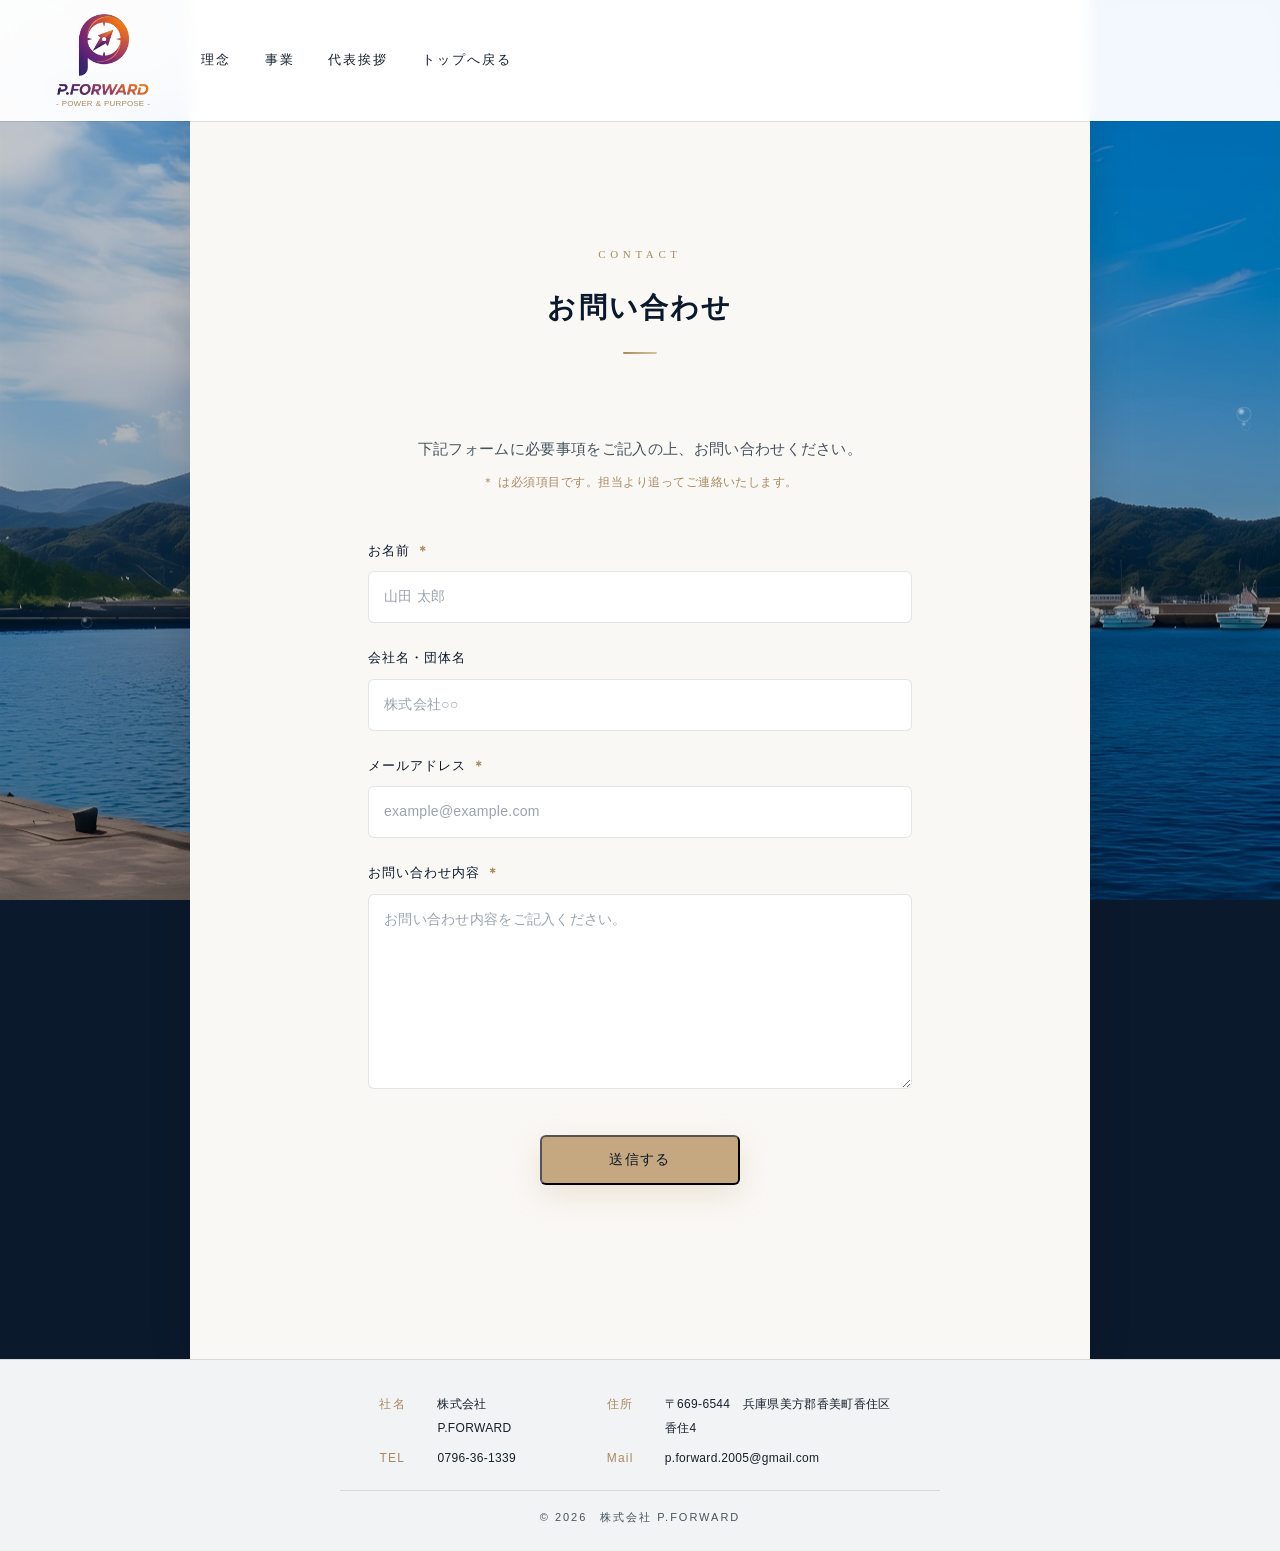
==== commit fd86523c: "Fix & restyle mobile hamburger menu - Fix drawer being clipped to header height: header's backdrop-f" ====
--- a/contact.html
+++ b/contact.html
@@ -56,11 +56,16 @@
     <a href="index.html"><img src="images/logo.png" alt="株式会社 P.FORWARD" class="brand-logo" width="339" height="300" decoding="async" /></a>
     <span class="tagline">- POWER &amp; PURPOSE -</span>
   </div>
+  <button class="nav-toggle" id="navToggle" aria-label="メニューを開く" aria-expanded="false" aria-controls="primaryNav">
+    <span></span><span></span><span></span>
+  </button>
   <nav id="primaryNav">
-    <a href="index.html#creed">理念</a>
-    <a href="index.html#direction">事業</a>
-    <a href="index.html#message">代表挨拶</a>
-    <a href="index.html">トップへ戻る</a>
+    <div class="nav-panel">
+      <a href="index.html#creed">理念</a>
+      <a href="index.html#direction">事業</a>
+      <a href="index.html#message">代表挨拶</a>
+      <a href="index.html">トップへ戻る</a>
+    </div>
   </nav>
 </header>
 
--- a/css/style.css
+++ b/css/style.css
@@ -72,6 +72,8 @@
   background:var(--gold); transition:width .4s ease;
 }
 header.site nav a:hover::after{ width:100%; }
+/* PCではラッパーを無効化してリンクを直接フレックス配置（モバイルでのみカード化） */
+.nav-panel{ display:contents; }
 
 header.site.scrolled{
   background:rgba(255,255,255,.95);
@@ -458,6 +460,8 @@
 .pagetop svg{ width:22px; height:22px; }
 .pagetop.show{ opacity:1; visibility:visible; transform:none; }
 .pagetop:hover{ background:var(--gold-deep); }
+/* メニュー展開中はページトップボタンを隠す（重なり防止） */
+header.site.nav-open ~ .pagetop{ opacity:0; visibility:hidden; pointer-events:none; }
 
 /* ============ スクロール表示アニメ ============ */
 .reveal{ opacity:0; transform:translateY(34px); transition:opacity 1s ease, transform 1s ease; }
@@ -484,21 +488,47 @@
   .nav-toggle{ display:flex; }
   .brand .tagline{ display:none; }
 
+  /* nav＝全画面スクリム（暗幕）。スクロール位置に関係なく全体を覆うので切れない＋外側タップで閉じる */
   header.site nav{
     position:fixed; inset:0; z-index:120;
-    flex-direction:column; align-items:center; justify-content:center;
-    gap:clamp(22px,5vh,40px);
-    background:rgba(11,25,44,.97);
-    backdrop-filter:blur(6px);
-    opacity:0; visibility:hidden; transform:translateY(-12px);
-    transition:opacity .45s ease, transform .45s ease, visibility .45s;
+    display:flex; align-items:flex-start; justify-content:flex-end;
+    padding:74px 16px 16px;
+    background:rgba(8,18,32,.55);
+    -webkit-backdrop-filter:blur(3px); backdrop-filter:blur(3px);
+    opacity:0; visibility:hidden;
+    transition:opacity .4s ease, visibility .4s ease;
   }
-  header.site.nav-open nav{ opacity:1; visibility:visible; transform:none; }
-
-  /* スクロール後（白ヘッダー）でもドロワー内のリンクは白で表示 */
+  header.site.nav-open nav{ opacity:1; visibility:visible; }
+  /* 開いている間はヘッダーのすりガラスを解除（fixedの基準を画面全体に戻す＝メニュー切れ対策） */
+  header.site.nav-open{ -webkit-backdrop-filter:none !important; backdrop-filter:none !important; }
+
+  /* メニュー本体：角丸＋金縁＋濃紺すりガラスのカード（やや小さめ・右上に展開） */
+  .nav-panel{
+    display:flex; flex-direction:column;
+    width:min(74vw, 270px);
+    padding:12px 10px;
+    background:linear-gradient(180deg, rgba(11,25,44,.97), rgba(8,18,32,.97));
+    -webkit-backdrop-filter:blur(8px); backdrop-filter:blur(8px);
+    border:1.5px solid var(--gold);
+    border-radius:16px;
+    box-shadow:0 20px 50px rgba(0,0,0,.5), inset 0 1px 0 rgba(255,255,255,.07);
+    transform:translateY(-10px) scale(.97); opacity:0;
+    transition:transform .42s cubic-bezier(.2,.85,.25,1), opacity .42s ease;
+  }
+  header.site.nav-open .nav-panel{ transform:none; opacity:1; }
+
+  /* リンク：コンパクト・行区切り・金のタップ反応 */
   header.site nav a,
-  header.site.scrolled nav a{ color:#fff; font-size:19px; letter-spacing:.22em; padding:8px 0; }
-  header.site nav a::after{ background:var(--gold-soft); height:1px; }
+  header.site.scrolled nav a{
+    display:block; text-align:center; color:#fff;
+    font-size:15.5px; letter-spacing:.16em; line-height:1.5;
+    padding:13px 10px; border-radius:10px;
+    transition:background .25s ease, color .25s ease;
+  }
+  header.site nav a + a{ border-top:1px solid rgba(197,168,128,.16); }
+  header.site nav a::after{ display:none; }
+  header.site nav a:hover,
+  header.site nav a:active{ background:rgba(197,168,128,.15); color:var(--gold-soft); }
 
   /* スマホでも事業領域カードは2列を維持 */
   .cards{ grid-template-columns:repeat(2,1fr); }
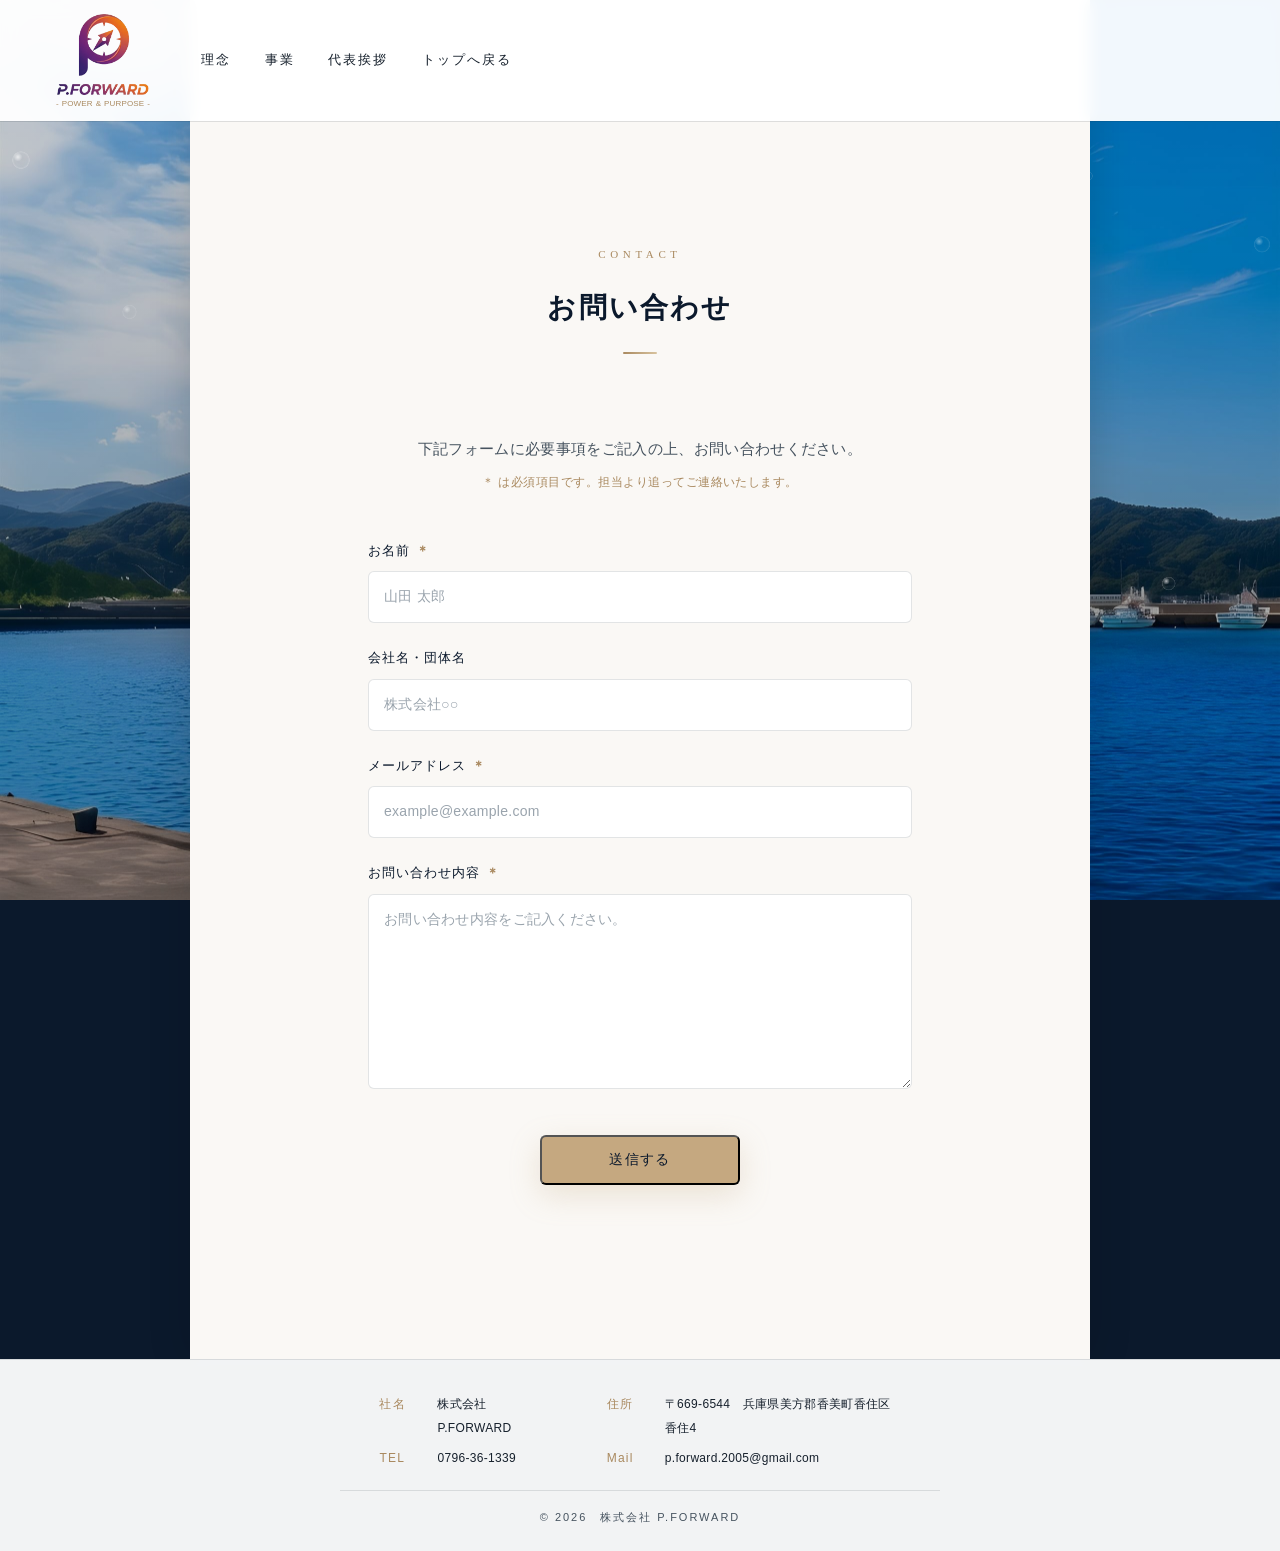
==== commit cfb5a261: "GA4(G-MV31MNHJTQ)を全4ページに実装。予約・電話クリックも計測 【実装方針】 本サイトのCSPは script-src 'self' でインラインを許していない。 GA4の定型コードを" ====
--- a/contact.html
+++ b/contact.html
@@ -28,9 +28,16 @@
            form-action 'self' https://formspree.io;
            style-src 'self' 'unsafe-inline' https://fonts.googleapis.com;
            font-src 'self' https://fonts.gstatic.com;
-           img-src 'self' data: blob:;
-           script-src 'self';
-           connect-src 'self' https://formspree.io;" />
+           img-src 'self' data: blob: https://www.google-analytics.com https://www.googletagmanager.com;
+           script-src 'self' https://www.googletagmanager.com;
+           connect-src 'self' https://formspree.io https://www.google-analytics.com https://*.google-analytics.com https://*.analytics.google.com https://www.googletagmanager.com;" />
+
+<!-- ============ アクセス解析（GA4 / G-MV31MNHJTQ） ============
+     設定コードは js/ga4.js に置いてある。インラインで書くと CSP に
+     'unsafe-inline' が必要になり、サイト全体のXSS耐性が落ちるため。 -->
+<script async src="https://www.googletagmanager.com/gtag/js?id=G-MV31MNHJTQ"></script>
+<script src="js/ga4.js"></script>
+
 <meta name="format-detection" content="telephone=no" />
 
 <link rel="preconnect" href="https://fonts.googleapis.com" />
--- a/css/style.css
+++ b/css/style.css
@@ -72,6 +72,15 @@
   background:var(--gold); transition:width .4s ease;
 }
 header.site nav a:hover::after{ width:100%; }
+/* SDGs宣言：ページ内アンカーと違い別ページへ遷移するため、バッジ風に区別する */
+header.site nav a.nav-badge{
+  padding:5px 14px; border:1px solid rgba(255,255,255,.45); border-radius:999px;
+  letter-spacing:.08em; transition:color .4s ease, border-color .4s ease;
+}
+header.site nav a.nav-badge::after{ content:none; }
+header.site nav a.nav-badge:hover{ border-color:var(--gold-soft); color:var(--gold-soft); }
+header.site.scrolled nav a.nav-badge{ border-color:var(--line); }
+header.site.scrolled nav a.nav-badge:hover{ border-color:var(--gold-deep); color:var(--gold-deep); }
 /* PCではラッパーを無効化してリンクを直接フレックス配置（モバイルでのみカード化） */
 .nav-panel{ display:contents; }
 
@@ -219,20 +228,216 @@
   font-size:clamp(12.5px,1.5vw,14px); color:var(--muted); font-weight:300; line-height:1.95;
 }
 
-/* ── 経営理念：MISSION / VISION の2大ステートメント ── */
+/* ── 経営理念：社名に込めた想い ／ 経営理念・信念・信条 ──
+   配布資料「経営理念 (株)P.FORWARD.png」のレイアウト・配色を忠実に再現。
+   色は資料からスポイトで採取した実測値を使う。                       */
 .creed{ background:var(--paper-soft); }
-.creed__grid{ display:grid; grid-template-columns:1fr 1fr; gap:clamp(24px,4vw,56px); }
-.creed__item{ text-align:center; padding:clamp(28px,3vw,40px) clamp(16px,2vw,28px); position:relative; }
-.creed__item + .creed__item::before{
-  content:""; position:absolute; left:0; top:14%; height:72%; width:1px; background:var(--line);
-}
-.creed__item .label{ font-family:var(--serif); letter-spacing:.34em; color:var(--gold-deep); font-size:11.5px; }
-.creed__item .stmt{
-  font-family:var(--serif); font-weight:700; color:var(--navy);
-  font-size:clamp(15px,2vw,20px); line-height:1.55; letter-spacing:.03em; margin:16px 0 14px;
-}
-.creed__item p{ font-size:13px; color:var(--muted); font-weight:300; max-width:30em; margin:0 auto; }
-.creed__item p:not(.stmt){ text-align:left; }
+.creed{
+  --pf-navy:   #021c43;   /* 見出し帯・アイコン・チェック丸 */
+  --pf-cream:  #fdf7ea;   /* 経営理念ボックスの地色 */
+  --pf-blue:   #f2f8fe;   /* 信念ボックスの地色 */
+  --pf-green:  #e8f3e9;   /* 信条ボックスの地色 */
+  --pf-text:   #10233b;   /* ボックス内の本文色 */
+}
+/* 資料と同じ横2段組を成立させるため、この節だけ本文列を広く取る */
+.creed .wrap{ max-width:820px; }
+.creed__board{
+  display:grid; grid-template-columns:minmax(0,.79fr) minmax(0,1fr);
+  gap:clamp(20px,3vw,34px); align-items:start;
+}
+
+/* 左：社名に込めた想い */
+.naming__head{
+  display:flex; align-items:center; gap:clamp(8px,1.2vw,14px);
+  font-family:var(--serif); font-weight:700; color:var(--pf-navy);
+  font-size:clamp(17px,2.3vw,23px); letter-spacing:.04em; line-height:1.3;
+  padding-bottom:clamp(10px,1.4vw,15px);
+  border-bottom:1.5px solid var(--pf-navy);
+}
+.naming__icon{
+  flex:0 0 auto; width:clamp(24px,3vw,32px); height:clamp(24px,3vw,32px);
+  fill:var(--pf-navy);
+}
+.naming__body{
+  margin-top:clamp(16px,2.4vw,26px);
+  font-family:var(--serif); font-weight:500; color:var(--pf-text);
+  font-size:clamp(12.5px,1.5vw,14.5px); line-height:2.05; letter-spacing:0;
+}
+
+/* 右：3つのボックス */
+.creed__panels{ display:block; }
+.pbox{
+  border:1.5px solid var(--pf-navy); border-radius:11px; overflow:hidden;
+  display:flex; flex-direction:column;
+}
+.pbox__head{
+  background:var(--pf-navy); color:#fff; text-align:center;
+  font-weight:700; letter-spacing:.08em;
+  font-size:clamp(12.5px,1.55vw,16px); line-height:1.5;
+  padding:clamp(5px,.8vw,9px) 8px;
+}
+.pbox__body{ flex:1; padding:clamp(13px,1.7vw,19px) clamp(10px,1.25vw,14px); }
+.pbox--mission .pbox__body{ padding:clamp(16px,2.2vw,26px) clamp(14px,2vw,22px); }
+.pbox--mission .pbox__body{ background:var(--pf-cream); }
+.pbox--belief  .pbox__body{ background:var(--pf-blue); }
+.pbox--credo   .pbox__body{ background:var(--pf-green); }
+
+.pbox__stmt{
+  text-align:center; font-weight:700; color:var(--pf-navy);
+  font-size:clamp(14px,2.05vw,21px); line-height:1.65; letter-spacing:.02em;
+}
+
+.creed__duo{
+  display:grid; grid-template-columns:minmax(0,1.25fr) minmax(0,1fr);
+  gap:clamp(11px,1.7vw,19px); margin-top:clamp(11px,1.7vw,19px);
+}
+.creed__duo .pbox{ height:100%; }
+
+/* チェック付きリスト（丸はCSSで描画。外部画像に依存させない） */
+.checks{ list-style:none; display:grid; gap:clamp(11px,1.7vw,19px); }
+.checks li{
+  position:relative; padding-left:clamp(23px,2.6vw,27px);
+  font-weight:700; color:var(--pf-text);
+  font-size:clamp(11.5px,1.25vw,13px); line-height:1.45; letter-spacing:0;
+}
+.checks li::before{
+  content:""; position:absolute; left:0; top:.06em;
+  width:clamp(15px,1.85vw,19px); height:clamp(15px,1.85vw,19px);
+  border-radius:50%; background:var(--pf-navy);
+}
+.checks li::after{
+  content:""; position:absolute;
+  left:clamp(4.6px,.6vw,6px); top:.42em;
+  width:clamp(7px,.9vw,9px); height:clamp(3.4px,.44vw,4.4px);
+  border-left:2px solid #fff; border-bottom:2px solid #fff;
+  transform:rotate(-45deg);
+}
+
+/* ── リクルート：RECRUITボタン ＋ 「捨てる信念」開閉パネル ──
+   赤系の配色は配布資料の下段から採取した実測値。            */
+.recruit{
+  background:var(--paper-soft);
+  --dc-red:    #9d1416;   /* 帯・番号丸・アイコン */
+  --dc-red-2:  #b73536;   /* 枠線 */
+  --dc-line:   rgba(183,53,54,.28);
+  --dc-card:   #fdfbfa;   /* パネルの地色 */
+  --dc-text:   #1c1c1c;
+}
+.recruit .wrap{ max-width:820px; }
+.recruit__cta{ text-align:center; }
+
+/* ボタン本体（中央配置） */
+.recruit__btn{
+  display:inline-flex; align-items:center; gap:14px;
+  padding:clamp(13px,1.8vw,17px) clamp(34px,5vw,58px);
+  border:1px solid var(--navy); border-radius:999px;
+  background:var(--navy); color:#fff; cursor:pointer;
+  font-family:var(--sans); transition:background .5s ease, color .5s ease, border-color .5s ease, box-shadow .5s ease, transform .5s ease;
+}
+.recruit__btn-en{
+  font-family:var(--serif); font-weight:700;
+  font-size:clamp(14px,1.9vw,19px); letter-spacing:.3em; margin-right:-.3em;
+}
+/* 開閉を示すシェブロン（開くと上向きに反転） */
+.recruit__btn-mark{
+  width:9px; height:9px; border-right:1.6px solid currentColor; border-bottom:1.6px solid currentColor;
+  transform:translateY(-3px) rotate(45deg); transition:transform .45s ease;
+}
+.recruit__btn:hover{
+  background:var(--gold-deep); border-color:var(--gold-deep);
+  transform:translateY(-3px); box-shadow:0 18px 40px rgba(11,25,44,.16);
+}
+.recruit__btn:focus-visible{ outline:2px solid var(--gold-deep); outline-offset:4px; }
+.recruit__btn.is-open .recruit__btn-mark{ transform:translateY(2px) rotate(-135deg); }
+
+.recruit__lead{
+  margin-top:clamp(18px,2.6vw,26px);
+  font-family:var(--serif); color:var(--navy);
+  font-size:clamp(13px,1.7vw,16px); line-height:2.1; letter-spacing:.05em;
+}
+
+/* 開いたときのパネル */
+.recruit__panel{ margin-top:clamp(30px,4.4vw,48px); animation:fadeUp .7s ease both; }
+.recruit__panel[hidden]{ display:none; }
+
+/* 「捨てる信念」ボード */
+.discard{
+  position:relative; background:var(--dc-card);
+  border:1.5px solid var(--dc-red-2); border-radius:12px;
+  padding:clamp(34px,4.6vw,52px) clamp(12px,2vw,22px) clamp(22px,3vw,32px);
+}
+.discard__ribbon{
+  position:absolute; top:0; left:50%; transform:translate(-50%,-50%);
+  background:var(--dc-red); color:#fff; white-space:nowrap;
+  font-weight:700; font-size:clamp(14px,2vw,20px); letter-spacing:.14em;
+  padding:clamp(5px,.8vw,9px) clamp(18px,2.6vw,30px); border-radius:3px;
+}
+.discard__sub{
+  text-align:center; font-weight:700; color:var(--dc-text);
+  font-size:clamp(14px,2vw,21px); letter-spacing:.02em; line-height:1.5;
+  margin-bottom:clamp(20px,3vw,30px);
+}
+.discard__sub em{ font-style:normal; color:var(--dc-red); }
+
+/* 10項目（PCは5列×2段。資料と同じく細い赤の区切り線で仕切る） */
+.discard__grid{
+  list-style:none; display:grid; grid-template-columns:repeat(5,minmax(0,1fr));
+}
+.dc__item{
+  display:flex; flex-direction:column; align-items:center;
+  padding:clamp(10px,1.6vw,16px) clamp(4px,.7vw,8px) clamp(12px,1.8vw,18px);
+  border-left:1px solid var(--dc-line);
+}
+.dc__item:nth-child(5n+1){ border-left:0; }
+.dc__item:nth-child(n+6){ border-top:1px solid var(--dc-line); }
+.dc__title{
+  font-weight:700; color:var(--dc-text); text-align:center;
+  font-size:clamp(10.5px,1.15vw,12px); line-height:1.55; letter-spacing:0;
+}
+/* 番号は資料と同じ赤丸に白抜き。1行目の頭に回り込ませる */
+.dc__no{
+  display:inline-flex; align-items:center; justify-content:center;
+  width:1.66em; height:1.66em; margin-right:.38em; vertical-align:-.4em;
+  border-radius:50%; background:var(--dc-red); color:#fff;
+  font-size:.95em; font-weight:700; letter-spacing:0; line-height:1;
+}
+.dc__item:nth-child(10) .dc__no{ font-size:.78em; }
+.dc__label{
+  margin-top:.5em; color:var(--dc-red); font-weight:700; text-align:center;
+  font-size:clamp(10.5px,1.15vw,12px); line-height:1.5;
+}
+.dc__icon{
+  width:clamp(36px,4.8vw,54px); height:clamp(36px,4.8vw,54px);
+  margin-top:auto; padding-top:clamp(10px,1.4vw,16px);
+  fill:var(--dc-red); color:var(--dc-red);
+}
+
+/* 最下段の「戻る」ボタン */
+.recruit__backwrap{ text-align:center; margin-top:clamp(22px,3.2vw,34px); }
+.recruit__back{
+  display:inline-flex; align-items:center; gap:10px;
+  padding:clamp(10px,1.4vw,14px) clamp(30px,4.2vw,48px);
+  border:1px solid var(--line); border-radius:999px;
+  background:#fff; color:var(--navy); cursor:pointer;
+  font-family:var(--serif); font-weight:700;
+  font-size:clamp(12.5px,1.5vw,15px); letter-spacing:.18em;
+  transition:border-color .5s ease, color .5s ease, box-shadow .5s ease, transform .5s ease;
+}
+.recruit__back::before{
+  content:""; width:8px; height:8px;
+  border-left:1.6px solid currentColor; border-bottom:1.6px solid currentColor;
+  transform:rotate(45deg);
+}
+.recruit__back:hover{
+  border-color:var(--gold-soft); color:var(--gold-deep);
+  transform:translateY(-3px); box-shadow:0 14px 32px rgba(11,25,44,.10);
+}
+.recruit__back:focus-visible{ outline:2px solid var(--gold-deep); outline-offset:4px; }
+
+@media (prefers-reduced-motion:reduce){
+  .recruit__panel{ animation:none; }
+  .recruit__btn:hover, .recruit__back:hover{ transform:none; }
+}
 
 /* ── 概要本文（About / 事業背景） ── */
 .about__lead{
@@ -269,11 +474,18 @@
 .phase .dot{ position:absolute; left:9px; top:4px; width:19px; height:19px; border-radius:50%; background:var(--paper-soft); border:2px solid var(--gold); }
 .phase .when{ font-family:var(--serif); color:var(--gold-deep); letter-spacing:.16em; font-size:11.5px; }
 .phase h4{ font-family:var(--serif); color:var(--navy); font-size:clamp(15px,1.9vw,19px); letter-spacing:.05em; margin:6px 0 8px; }
+/* 見出しの店名から特設サイトへ。字面は見出しのまま、下線でリンクと分かるようにする */
+.phase h4 a{
+  color:inherit; text-decoration:none;
+  border-bottom:1px solid var(--gold-soft); padding-bottom:2px;
+  transition:color .3s ease, border-color .3s ease;
+}
+.phase h4 a:hover{ color:var(--gold-deep); border-bottom-color:var(--gold-deep); }
 .phase .tag-mini{ display:inline-block; font-size:10px; letter-spacing:.18em; color:var(--gold-deep); border:1px solid var(--gold-soft); border-radius:3px; padding:2px 9px; margin-bottom:9px; }
 .phase p{ font-size:12.5px; color:var(--muted); font-weight:300; }
 
 /* ── グループ内での役割 ── */
-/* 三角形配置：②を中央上、①③を下段左右に。中央に連結線とリングを重ねる */
+/* 横並び配置：①丸近／②P.FORWARD を左右に並べる */
 .group .roles{
   position:relative;
   display:grid; grid-template-columns:repeat(2, minmax(0,1fr));
@@ -281,12 +493,11 @@
   max-width:540px; margin:clamp(32px,5vw,48px) auto 0;
 }
 .group .role.self{
-  grid-row:1; grid-column:1 / -1;
-  width:calc(50% - clamp(8px,1.2vw,14px));      /* 下段カードと同じ幅で頂点に */
-  justify-self:center;
-}
-.group .role:first-child{ grid-row:2; grid-column:1; }   /* ① 左下 */
-.group .role:last-child{ grid-row:2; grid-column:2; }     /* ③ 右下 */
+  grid-row:1; grid-column:2;
+  width:auto;
+  justify-self:stretch;
+}
+.group .role:first-child{ grid-row:1; grid-column:1; }   /* ① 左 */
 /* カードを横長の長方形に・内容を中央寄せ */
 .group .role{
   position:relative; z-index:1;
@@ -301,6 +512,27 @@
 .group .role.self .badge{ color:var(--gold-soft); }
 .group .role.self h4{ color:#fff; }
 .group .role.self p{ color:rgba(255,255,255,.78); }
+
+/* カード全体をボタン化（丸近＝公式サイトへ。事業領域カードと同じ挙動に揃える） */
+.group .role--link{
+  cursor:pointer;
+  transition:transform .6s ease, box-shadow .6s ease, border-color .6s ease;
+}
+.group .role--link:hover{
+  transform:translateY(-6px);
+  border-color:var(--gold-soft);
+  box-shadow:0 20px 48px rgba(11,25,44,.12);
+}
+/* 別サイトへ飛ぶことが分かるよう、社名のうしろに小さく矢印を出す */
+.group .role--link h4::after{
+  content:"↗"; font-family:var(--sans); font-size:.72em;
+  color:var(--gold-deep); margin-left:.4em; vertical-align:.06em;
+}
+.group .role--link:focus-visible{ outline:2px solid var(--gold-deep); outline-offset:3px; }
+@media (prefers-reduced-motion:reduce){
+  .group .role--link,
+  .group .role--link:hover{ transition:none; transform:none; }
+}
 
 /* ── 想い（フルワイドの帯：白基調） ── */
 .philosophy{ background:var(--paper); color:var(--ink); position:relative; overflow:hidden; }
@@ -467,14 +699,58 @@
 .reveal{ opacity:0; transform:translateY(34px); transition:opacity 1s ease, transform 1s ease; }
 .reveal.in{ opacity:1; transform:none; }
 
+/* ── SDGs宣言（sdgs.html） ── */
+/* トップページと同じヒーロー構成だが、写真の見せ場は短めでよいので高さだけ縮める */
+.hero--sub{ height:56vh; min-height:420px; }
+.sdgs__lead{
+  max-width:34em; margin:0 auto clamp(30px,5vw,44px); text-align:center;
+  font-size:clamp(13px,1.6vw,15px); color:var(--muted); font-weight:300; line-height:1.95;
+}
+.sdgs__goal{
+  display:flex; align-items:center; gap:clamp(16px,3vw,26px);
+  max-width:34em; margin:0 auto clamp(30px,5vw,44px);
+  padding:clamp(20px,3.4vw,28px) clamp(20px,4vw,30px);
+  background:#fff; border:1px solid var(--line); border-radius:10px;
+}
+.sdgs__goal-no{
+  flex:none; width:clamp(52px,7vw,64px); height:clamp(52px,7vw,64px);
+  display:flex; align-items:center; justify-content:center;
+  border-radius:50%; background:var(--navy); color:#fff;
+  font-family:var(--serif); font-weight:700; font-size:clamp(20px,2.6vw,26px);
+}
+.sdgs__goal-text{ font-family:var(--serif); }
+.sdgs__goal-text .en{ display:block; font-size:11px; letter-spacing:.28em; color:var(--gold-deep); margin-bottom:4px; }
+.sdgs__goal-text .ja{ font-size:clamp(15px,2vw,18px); font-weight:700; color:var(--navy); letter-spacing:.03em; }
+.sdgs__body{
+  max-width:34em; margin:0 auto clamp(40px,6vw,56px);
+  font-size:13.5px; color:var(--muted); font-weight:300; line-height:2;
+}
+.sdgs__body p + p{ margin-top:1.4em; }
+.sdgs__sign{
+  max-width:34em; margin:clamp(36px,5vw,48px) auto 0; padding-top:clamp(24px,3.6vw,32px);
+  border-top:1px solid var(--line); text-align:right;
+  font-size:13px; color:var(--navy); letter-spacing:.04em;
+}
+.sdgs__actions{ text-align:center; margin-top:clamp(40px,6vw,56px); }
+
 /* ============ レスポンシブ ============ */
 /* タブレット */
 @media (max-width:1024px){
   .cards{ grid-template-columns:repeat(2,1fr); }
 }
 @media (max-width:860px){
-  .creed__grid{ grid-template-columns:1fr; gap:8px; }
-  .creed__item + .creed__item::before{ display:none; }
+  /* 捨てる信念：5列→2列（区切り線の位置も組み替える） */
+  .discard__grid{ grid-template-columns:repeat(2,minmax(0,1fr)); }
+  .dc__item{ border-left:1px solid var(--dc-line); border-top:0; }
+  .dc__item:nth-child(5n+1){ border-left:1px solid var(--dc-line); }
+  .dc__item:nth-child(2n+1){ border-left:0; }
+  .dc__item:nth-child(n+3){ border-top:1px solid var(--dc-line); }
+  .dc__title, .dc__label{ font-size:12px; }
+
+  /* 理念ボード：資料の横2段組を縦積みに（左＝社名の想い → 右＝3ボックス） */
+  .creed__board{ grid-template-columns:1fr; gap:clamp(28px,6vw,40px); }
+  .creed__duo{ grid-template-columns:1fr; }
+  .naming__body br{ display:none; }   /* 資料の改行位置は幅が狭いと崩れるので解除 */
   .about__cols{ grid-template-columns:1fr; }
   .group .roles{ grid-template-columns:1fr; gap:clamp(16px,4vw,24px); max-width:420px; }
   .group .role.self,
@@ -527,6 +803,10 @@
   }
   header.site nav a + a{ border-top:1px solid rgba(197,168,128,.16); }
   header.site nav a::after{ display:none; }
+  /* SDGs宣言バッジ：モバイルのドロワーでは他項目と同じ行スタイルに揃える（PCのみピル表示） */
+  header.site nav a.nav-badge{
+    display:block; padding:13px 10px; border:0; border-radius:10px; letter-spacing:.16em;
+  }
   header.site nav a:hover,
   header.site nav a:active{ background:rgba(197,168,128,.15); color:var(--gold-soft); }
 
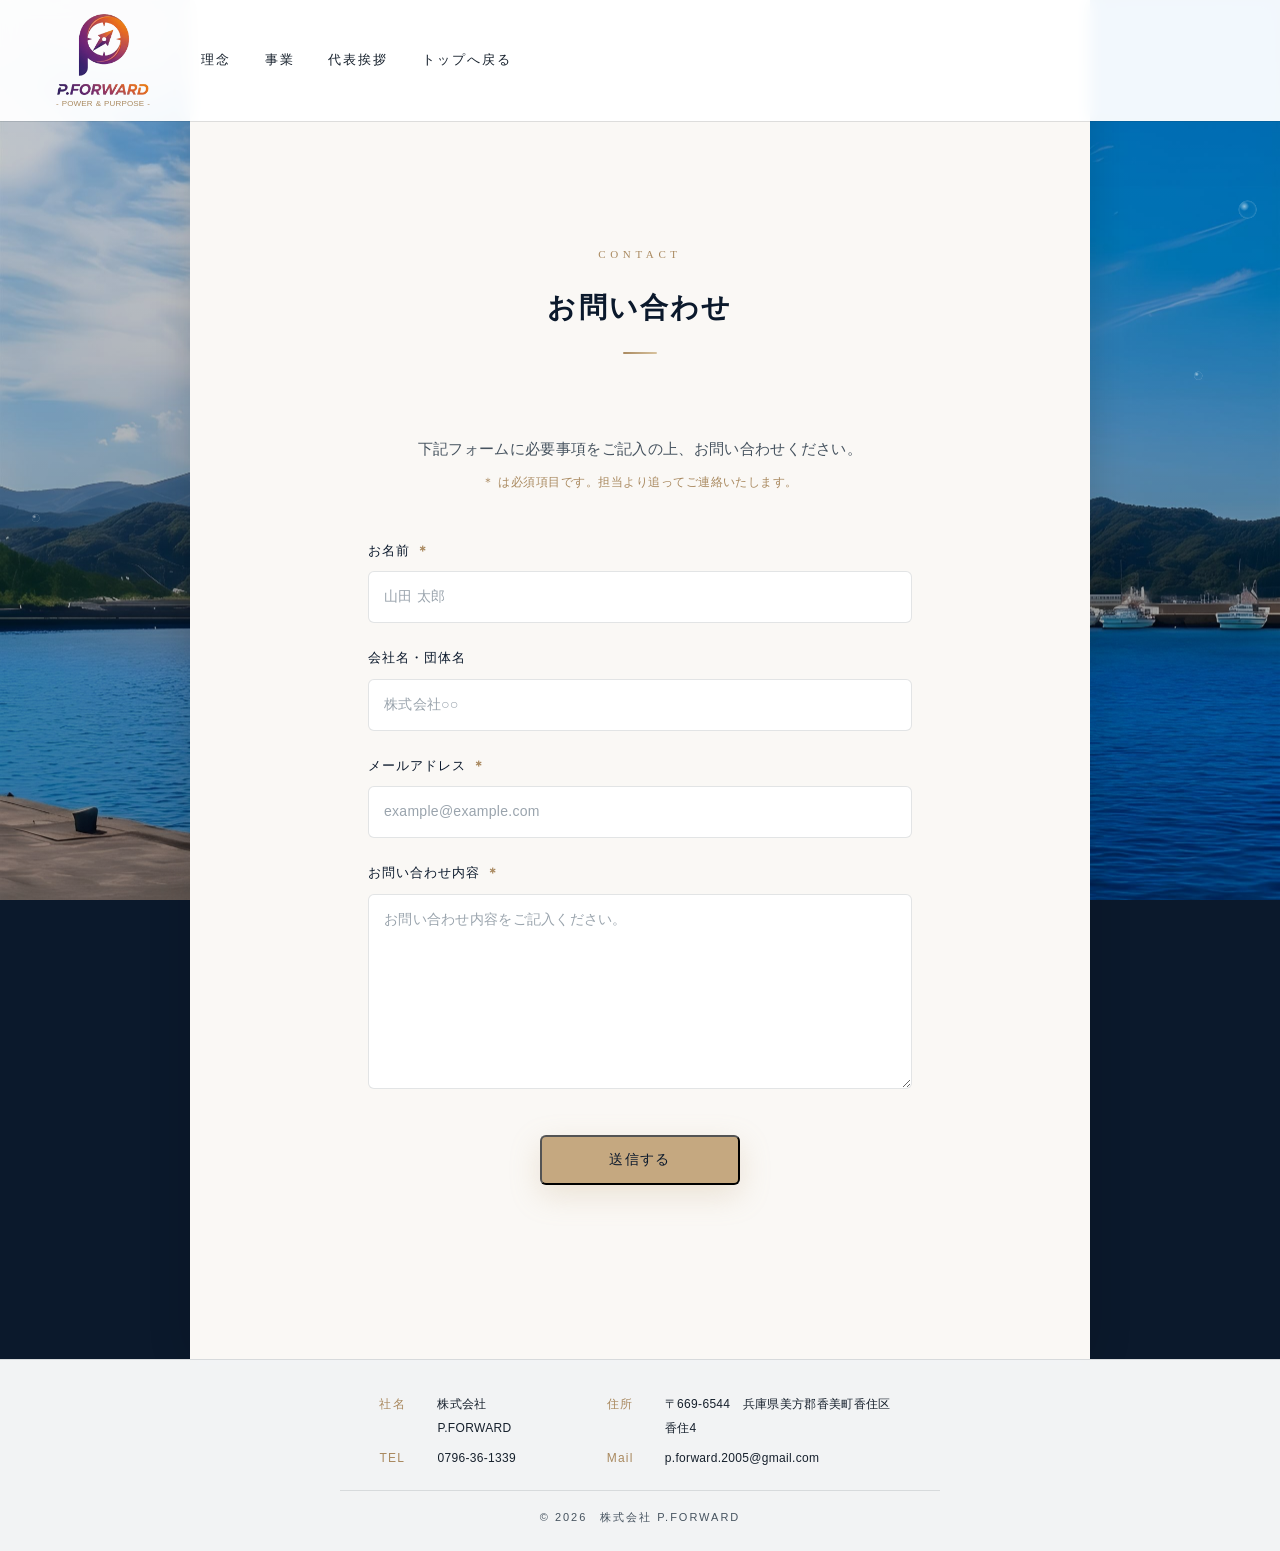
==== commit c192bcb1: "Google広告のコンバージョンタグを設置（AW-18514187367 / 予約件数測定） 業者さん支給のコードは「head間にインラインで貼る」指示だったが、 本サイトのCSPは script-s" ====
--- a/contact.html
+++ b/contact.html
@@ -28,15 +28,20 @@
            form-action 'self' https://formspree.io;
            style-src 'self' 'unsafe-inline' https://fonts.googleapis.com;
            font-src 'self' https://fonts.gstatic.com;
-           img-src 'self' data: blob: https://www.google-analytics.com https://www.googletagmanager.com;
-           script-src 'self' https://www.googletagmanager.com;
-           connect-src 'self' https://formspree.io https://www.google-analytics.com https://*.google-analytics.com https://*.analytics.google.com https://www.googletagmanager.com;" />
+           img-src 'self' data: blob: https://www.google-analytics.com https://www.googletagmanager.com https://www.googleadservices.com https://googleads.g.doubleclick.net https://pagead2.googlesyndication.com https://www.google.com https://www.google.co.jp;
+           script-src 'self' https://www.googletagmanager.com https://www.googleadservices.com https://www.google.com;
+           connect-src 'self' https://formspree.io https://www.google-analytics.com https://*.google-analytics.com https://*.analytics.google.com https://www.googletagmanager.com https://www.googleadservices.com https://googleads.g.doubleclick.net https://pagead2.googlesyndication.com https://www.google.com https://www.google.co.jp https://ad.doubleclick.net;
+           frame-src https://www.googletagmanager.com;" />
 
 <!-- ============ アクセス解析（GA4 / G-MV31MNHJTQ） ============
      設定コードは js/ga4.js に置いてある。インラインで書くと CSP に
      'unsafe-inline' が必要になり、サイト全体のXSS耐性が落ちるため。 -->
 <script async src="https://www.googletagmanager.com/gtag/js?id=G-MV31MNHJTQ"></script>
 <script src="js/ga4.js"></script>
+
+<!-- ============ Google広告 コンバージョン（AW-18514187367） ============
+     設定コードは js/ads.js に置いてある。理由は ga4.js と同じ（CSPでインライン禁止）。 -->
+<script src="js/ads.js"></script>
 
 <meta name="format-detection" content="telephone=no" />
 
--- a/css/style.css
+++ b/css/style.css
@@ -449,6 +449,36 @@
 .about__cols{ display:grid; grid-template-columns:1fr 1fr; gap:clamp(20px,4vw,40px); margin-top:clamp(32px,5vw,48px); }
 .about__cols h3{ font-family:var(--serif); color:var(--navy); font-size:16px; letter-spacing:.06em; margin-bottom:12px; padding-bottom:10px; border-bottom:1px solid var(--line); }
 .about__cols p{ font-size:13px; color:var(--muted); font-weight:300; }
+/* ── 会社概要 ──
+   補助金申請や取引先から聞かれる項目を、登記の内容どおりに並べる。
+   見出しは COURSE 等と同じ小さな英字ラベルで、本文の流れを切らないようにした。 */
+.corp__label{
+  font-family:var(--serif); font-size:11px; letter-spacing:.3em;
+  color:var(--gold-deep); text-align:center;
+  margin:clamp(36px,5.5vw,56px) 0 clamp(14px,2vw,20px);
+}
+.corp{ max-width:720px; margin:0 auto; }
+.corp .row{
+  display:flex; gap:clamp(12px,2vw,20px);
+  padding:11px 4px; border-bottom:1px solid var(--line);
+  font-size:13px; font-weight:300; line-height:1.9;
+}
+.corp .row:first-child{ border-top:1px solid var(--line); }
+.corp dt{
+  flex:0 0 6.5em; color:var(--gold-deep);
+  letter-spacing:.1em; font-weight:400;
+}
+.corp dd{ color:var(--ink); }
+.corp dd small{
+  display:block; font-size:11px; color:var(--muted);
+  letter-spacing:.08em; margin-top:2px;
+}
+.corp a{ color:var(--ink); text-decoration:none; border-bottom:1px solid var(--gold-soft); }
+.corp a:hover{ color:var(--gold-deep); border-bottom-color:var(--gold-deep); }
+@media (max-width:768px){
+  .corp dt{ flex-basis:5.5em; }
+  .corp .row{ font-size:12.5px; }
+}
 .tags{ display:flex; flex-wrap:wrap; gap:8px; margin-top:16px; }
 .tags span{ font-size:11.5px; letter-spacing:.06em; color:var(--navy); border:1px solid var(--line); border-radius:999px; padding:5px 13px; background:#fff; }
 
